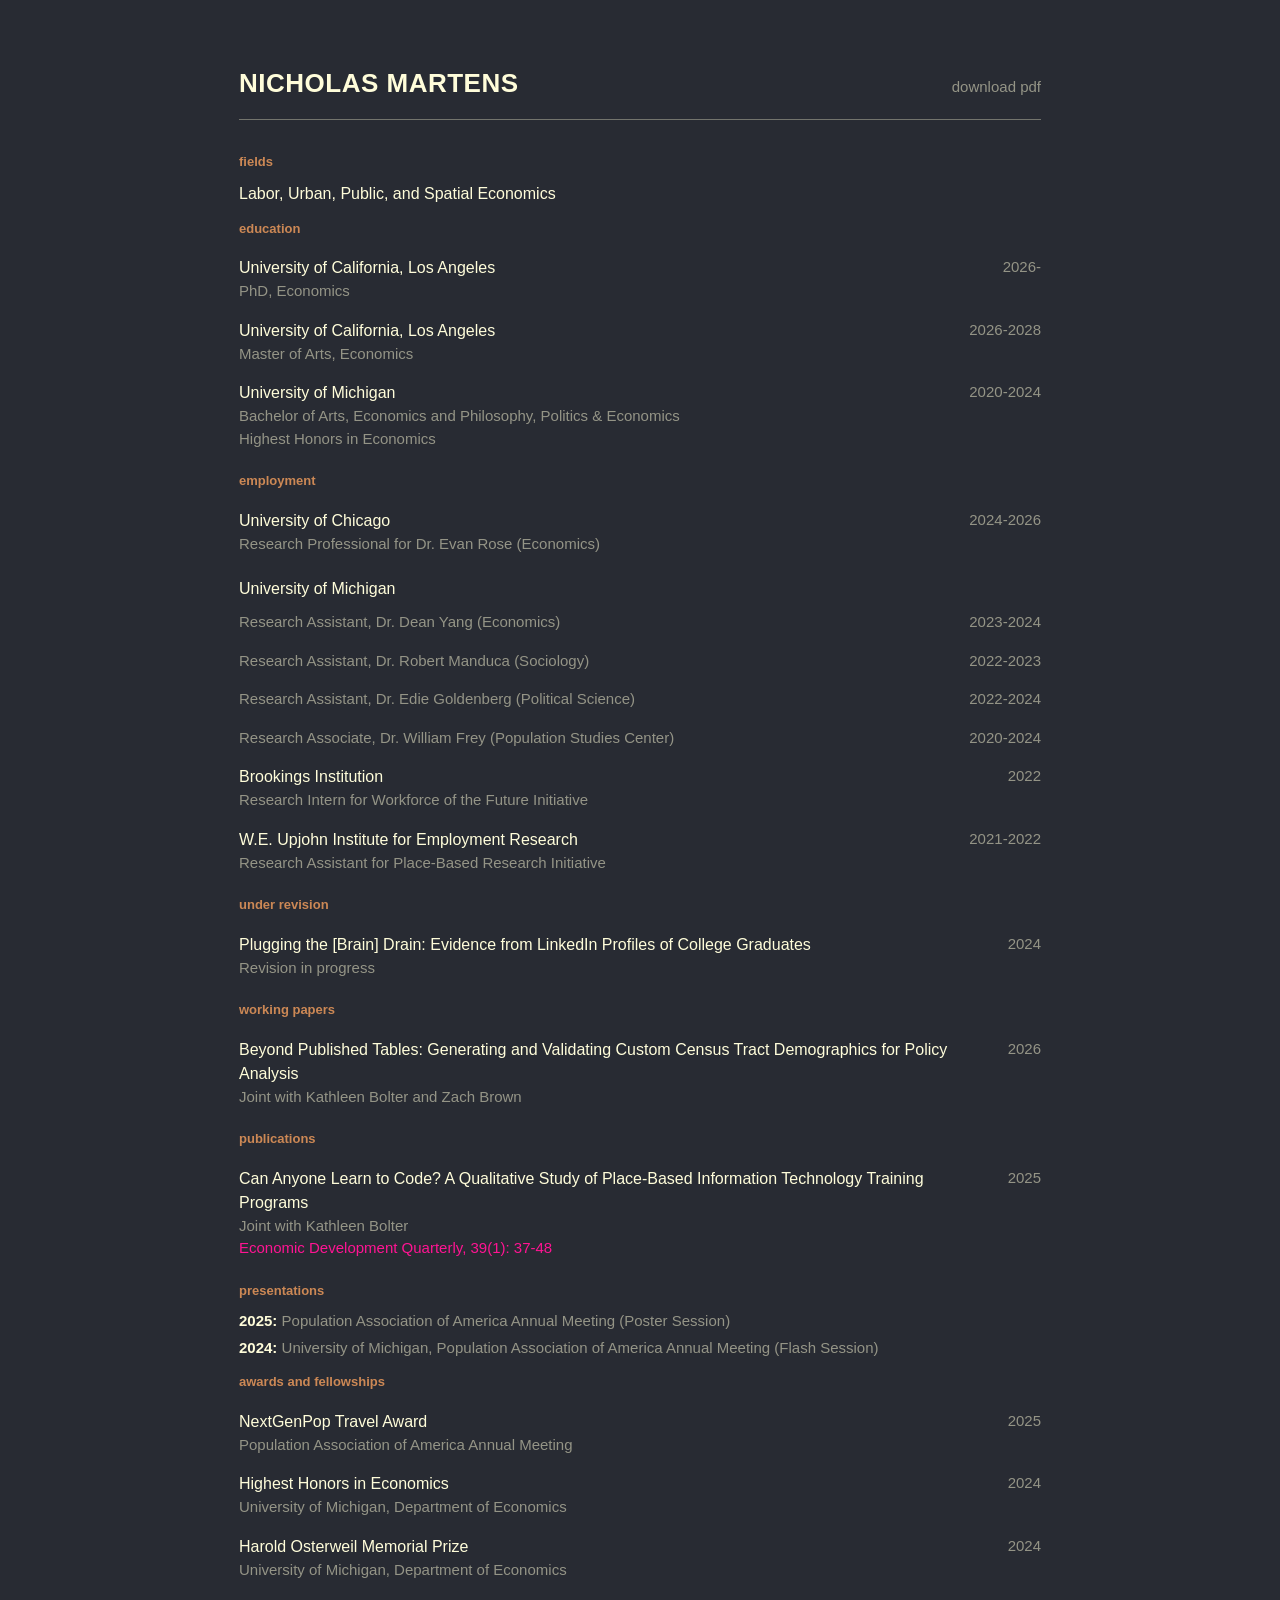
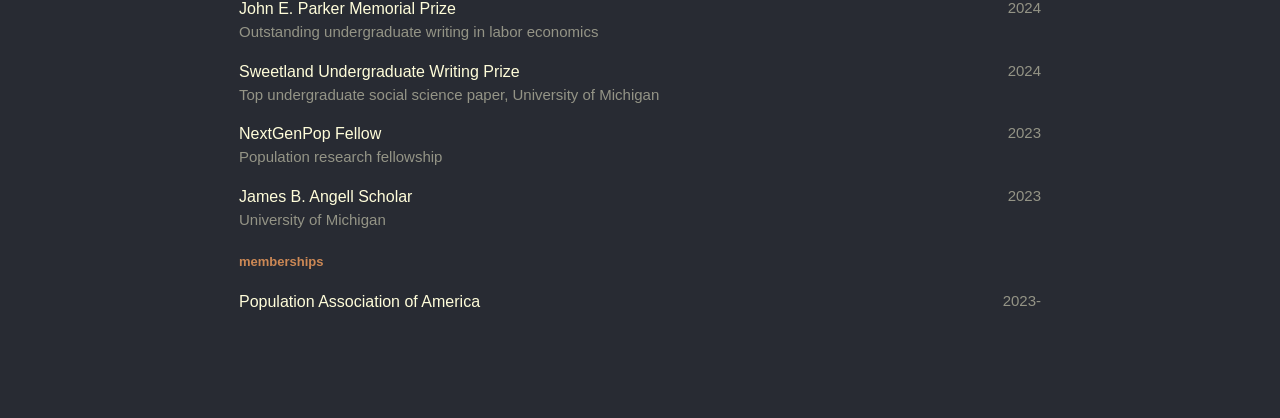
==== cv.html @ dcaa25a9 "Built site for gh-pages" ====
<!DOCTYPE html>
<html xmlns="http://www.w3.org/1999/xhtml" lang="en" xml:lang="en"><head>

<meta charset="utf-8">
<meta name="generator" content="quarto-1.9.38">

<meta name="viewport" content="width=device-width, initial-scale=1.0, user-scalable=yes">


<title>cv – Nicholas Martens</title>
<style>
/* Default styles provided by pandoc.
** See https://pandoc.org/MANUAL.html#variables-for-html for config info.
*/
code{white-space: pre-wrap;}
span.smallcaps{font-variant: small-caps;}
div.columns{display: flex; gap: min(4vw, 1.5em);}
div.column{flex: auto; overflow-x: auto;}
div.hanging-indent{margin-left: 1.5em; text-indent: -1.5em;}
ul.task-list{list-style: none;}
ul.task-list li input[type="checkbox"] {
  width: 0.8em;
  margin: 0 0.8em 0.2em -1em; /* quarto-specific, see https://github.com/quarto-dev/quarto-cli/issues/4556 */ 
  vertical-align: middle;
}
.display.math{display: block; text-align: center; margin: 0.5rem auto;}
</style>


<script src="site_libs/clipboard/clipboard.min.js"></script>
<script src="site_libs/quarto-html/tabby.min.js"></script>
<script src="site_libs/quarto-html/popper.min.js"></script>
<script src="site_libs/quarto-html/tippy.umd.min.js"></script>
<script src="site_libs/quarto-html/anchor.min.js"></script>
<link href="site_libs/quarto-html/tippy.css" rel="stylesheet">
<link href="site_libs/quarto-html/light-border.css" rel="stylesheet">
<link href="site_libs/quarto-html/quarto-syntax-highlighting-f8b45d2e6062d3f0773618a8522056e4.css" rel="stylesheet" id="quarto-text-highlighting-styles">


<link rel="stylesheet" href="styles.css">
</head>

<body>





<div class="header-row">
<a class="site-name" href="index.html">NICHOLAS MARTENS</a>
<nav class="top-nav">
<a href="files/Resume.pdf">download pdf</a>
</nav>
</div>
<hr class="header-rule">
<section>
<p class="section-label">
fields
</p>
<p class="status-line">
Labor, Urban, Public, and Spatial Economics
</p>
</section>
<section>
<p class="section-label">
education
</p>
<div class="entry-row">
<div class="entry-left">
<span class="entry-title">University of California, Los Angeles</span><span class="entry-subtitle">PhD, Economics</span>
</div>
<span class="entry-date">2026-</span>
</div>
<div class="entry-row">
<div class="entry-left">
<span class="entry-title">University of California, Los Angeles</span><span class="entry-subtitle">Master of Arts, Economics</span>
</div>
<span class="entry-date">2026-2028</span>
</div>
<div class="entry-row">
<div class="entry-left">
<span class="entry-title">University of Michigan</span><span class="entry-subtitle">Bachelor of Arts, Economics and Philosophy, Politics &amp; Economics</span><span class="entry-subtitle">Highest Honors in Economics</span>
</div>
<span class="entry-date">2020-2024</span>
</div>
</section>
<section>
<p class="section-label">
employment
</p>
<div class="entry-row">
<div class="entry-left">
<span class="entry-title">University of Chicago</span><span class="entry-subtitle">Research Professional for Dr.&nbsp;Evan Rose (Economics)</span>
</div>
<span class="entry-date">2024-2026</span>
</div>
<p class="group-header">
University of Michigan
</p>
<div class="entry-row">
<div class="entry-left">
<span class="entry-subtitle">Research Assistant, Dr.&nbsp;Dean Yang (Economics)</span>
</div>
<span class="entry-date">2023-2024</span>
</div>
<div class="entry-row">
<div class="entry-left">
<span class="entry-subtitle">Research Assistant, Dr.&nbsp;Robert Manduca (Sociology)</span>
</div>
<span class="entry-date">2022-2023</span>
</div>
<div class="entry-row">
<div class="entry-left">
<span class="entry-subtitle">Research Assistant, Dr.&nbsp;Edie Goldenberg (Political Science)</span>
</div>
<span class="entry-date">2022-2024</span>
</div>
<div class="entry-row">
<div class="entry-left">
<span class="entry-subtitle">Research Associate, Dr.&nbsp;William Frey (Population Studies Center)</span>
</div>
<span class="entry-date">2020-2024</span>
</div>
<div class="entry-row">
<div class="entry-left">
<span class="entry-title">Brookings Institution</span><span class="entry-subtitle">Research Intern for Workforce of the Future Initiative</span>
</div>
<span class="entry-date">2022</span>
</div>
<div class="entry-row">
<div class="entry-left">
<span class="entry-title">W.E. Upjohn Institute for Employment Research</span><span class="entry-subtitle">Research Assistant for Place-Based Research Initiative</span>
</div>
<span class="entry-date">2021-2022</span>
</div>
</section>
<section>
<p class="section-label">
under revision
</p>
<div class="entry-row">
<div class="entry-left">
<a class="entry-title" href="files/paper.pdf">Plugging the [Brain] Drain: Evidence from LinkedIn Profiles of College Graduates</a><span class="entry-subtitle">Revision in progress</span>
</div>
<span class="entry-date">2024</span>
</div>
</section>
<section>
<p class="section-label">
working papers
</p>
<div class="entry-row">
<div class="entry-left">
<span class="entry-title">Beyond Published Tables: Generating and Validating Custom Census Tract Demographics for Policy Analysis</span><span class="entry-subtitle">Joint with Kathleen Bolter and Zach Brown</span>
</div>
<span class="entry-date">2026</span>
</div>
</section>
<section>
<p class="section-label">
publications
</p>
<div class="entry-row">
<div class="entry-left">
<a class="entry-title" href="https://doi.org/10.1177/08912424241276845">Can Anyone Learn to Code? A Qualitative Study of Place-Based Information Technology Training Programs</a><span class="entry-subtitle">Joint with Kathleen Bolter</span><span class="entry-subtitle accent-link">Economic Development Quarterly, 39(1): 37-48</span>
</div>
<span class="entry-date">2025</span>
</div>
</section>
<section>
<p class="section-label">
presentations
</p>
<p class="presentation-line">
<span class="year-bold">2025:</span> Population Association of America Annual Meeting (Poster Session)
</p>
<p class="presentation-line">
<span class="year-bold">2024:</span> University of Michigan, Population Association of America Annual Meeting (Flash Session)
</p>
</section>
<section>
<p class="section-label">
awards and fellowships
</p>
<div class="entry-row">
<div class="entry-left">
<span class="entry-title">NextGenPop Travel Award</span><span class="entry-subtitle">Population Association of America Annual Meeting</span>
</div>
<span class="entry-date">2025</span>
</div>
<div class="entry-row">
<div class="entry-left">
<span class="entry-title">Highest Honors in Economics</span><span class="entry-subtitle">University of Michigan, Department of Economics</span>
</div>
<span class="entry-date">2024</span>
</div>
<div class="entry-row">
<div class="entry-left">
<span class="entry-title">Harold Osterweil Memorial Prize</span><span class="entry-subtitle">University of Michigan, Department of Economics</span>
</div>
<span class="entry-date">2024</span>
</div>
<div class="entry-row">
<div class="entry-left">
<span class="entry-title">John E. Parker Memorial Prize</span><span class="entry-subtitle">Outstanding undergraduate writing in labor economics</span>
</div>
<span class="entry-date">2024</span>
</div>
<div class="entry-row">
<div class="entry-left">
<span class="entry-title">Sweetland Undergraduate Writing Prize</span><span class="entry-subtitle">Top undergraduate social science paper, University of Michigan</span>
</div>
<span class="entry-date">2024</span>
</div>
<div class="entry-row">
<div class="entry-left">
<span class="entry-title">NextGenPop Fellow</span><span class="entry-subtitle">Population research fellowship</span>
</div>
<span class="entry-date">2023</span>
</div>
<div class="entry-row">
<div class="entry-left">
<span class="entry-title">James B. Angell Scholar</span><span class="entry-subtitle">University of Michigan</span>
</div>
<span class="entry-date">2023</span>
</div>
</section>
<section>
<p class="section-label">
memberships
</p>
<div class="entry-row">
<div class="entry-left">
<span class="entry-title">Population Association of America</span>
</div>
<span class="entry-date">2023-</span>
</div>
</section>


<script id="quarto-html-after-body" type="application/javascript">
  window.document.addEventListener("DOMContentLoaded", function (event) {
    const tabsets =  window.document.querySelectorAll(".panel-tabset-tabby")
    tabsets.forEach(function(tabset) {
      const tabby = new Tabby('#' + tabset.id);
    });
    const icon = "";
    const anchorJS = new window.AnchorJS();
    anchorJS.options = {
      placement: 'right',
      icon: icon
    };
    anchorJS.add('.anchored');
    const isCodeAnnotation = (el) => {
      for (const clz of el.classList) {
        if (clz.startsWith('code-annotation-')) {                     
          return true;
        }
      }
      return false;
    }
    const onCopySuccess = function(e) {
      // button target
      const button = e.trigger;
      // don't keep focus
      button.blur();
      // flash "checked"
      button.classList.add('code-copy-button-checked');
      var currentTitle = button.getAttribute("title");
      button.setAttribute("title", "Copied!");
      let tooltip;
      if (window.bootstrap) {
        button.setAttribute("data-bs-toggle", "tooltip");
        button.setAttribute("data-bs-placement", "left");
        button.setAttribute("data-bs-title", "Copied!");
        tooltip = new bootstrap.Tooltip(button, 
          { trigger: "manual", 
            customClass: "code-copy-button-tooltip",
            offset: [0, -8]});
        tooltip.show();    
      }
      setTimeout(function() {
        if (tooltip) {
          tooltip.hide();
          button.removeAttribute("data-bs-title");
          button.removeAttribute("data-bs-toggle");
          button.removeAttribute("data-bs-placement");
        }
        button.setAttribute("title", currentTitle);
        button.classList.remove('code-copy-button-checked');
      }, 1000);
      // clear code selection
      e.clearSelection();
    }
    const getTextToCopy = function(trigger) {
      const outerScaffold = trigger.parentElement.cloneNode(true);
      const codeEl = outerScaffold.querySelector('code');
      for (const childEl of codeEl.children) {
        if (isCodeAnnotation(childEl)) {
          childEl.remove();
        }
      }
      return codeEl.innerText;
    }
    const clipboard = new window.ClipboardJS('.code-copy-button:not([data-in-quarto-modal])', {
      text: getTextToCopy
    });
    clipboard.on('success', onCopySuccess);
    if (window.document.getElementById('quarto-embedded-source-code-modal')) {
      const clipboardModal = new window.ClipboardJS('.code-copy-button[data-in-quarto-modal]', {
        text: getTextToCopy,
        container: window.document.getElementById('quarto-embedded-source-code-modal')
      });
      clipboardModal.on('success', onCopySuccess);
    }
      var localhostRegex = new RegExp(/^(?:http|https):\/\/localhost\:?[0-9]*\//);
      var mailtoRegex = new RegExp(/^mailto:/);
        var filterRegex = new RegExp("https:\/\/martensn\.github\.io\/");
      var isInternal = (href) => {
          return filterRegex.test(href) || localhostRegex.test(href) || mailtoRegex.test(href);
      }
      // Inspect non-navigation links and adorn them if external
     var links = window.document.querySelectorAll('a[href]:not(.nav-link):not(.navbar-brand):not(.toc-action):not(.sidebar-link):not(.sidebar-item-toggle):not(.pagination-link):not(.no-external):not([aria-hidden]):not(.dropdown-item):not(.quarto-navigation-tool):not(.about-link)');
      for (var i=0; i<links.length; i++) {
        const link = links[i];
        if (!isInternal(link.href)) {
          // undo the damage that might have been done by quarto-nav.js in the case of
          // links that we want to consider external
          if (link.dataset.originalHref !== undefined) {
            link.href = link.dataset.originalHref;
          }
        }
      }
    function tippyHover(el, contentFn, onTriggerFn, onUntriggerFn) {
      const config = {
        allowHTML: true,
        maxWidth: 500,
        delay: 100,
        arrow: false,
        appendTo: function(el) {
            return el.parentElement;
        },
        interactive: true,
        interactiveBorder: 10,
        theme: 'light-border',
        placement: 'bottom-start',
      };
      if (contentFn) {
        config.content = contentFn;
      }
      if (onTriggerFn) {
        config.onTrigger = onTriggerFn;
      }
      if (onUntriggerFn) {
        config.onUntrigger = onUntriggerFn;
      }
      window.tippy(el, config); 
    }
    const noterefs = window.document.querySelectorAll('a[role="doc-noteref"]');
    for (var i=0; i<noterefs.length; i++) {
      const ref = noterefs[i];
      tippyHover(ref, function() {
        // use id or data attribute instead here
        let href = ref.getAttribute('data-footnote-href') || ref.getAttribute('href');
        try { href = new URL(href).hash; } catch {}
        const id = href.replace(/^#\/?/, "");
        const note = window.document.getElementById(id);
        if (note) {
          return note.innerHTML;
        } else {
          return "";
        }
      });
    }
    const xrefs = window.document.querySelectorAll('a.quarto-xref');
    const processXRef = (id, note) => {
      // Strip column container classes
      const stripColumnClz = (el) => {
        el.classList.remove("page-full", "page-columns");
        if (el.children) {
          for (const child of el.children) {
            stripColumnClz(child);
          }
        }
      }
      stripColumnClz(note)
      if (id === null || id.startsWith('sec-')) {
        // Special case sections, only their first couple elements
        const container = document.createElement("div");
        if (note.children && note.children.length > 2) {
          container.appendChild(note.children[0].cloneNode(true));
          for (let i = 1; i < note.children.length; i++) {
            const child = note.children[i];
            if (child.tagName === "P" && child.innerText === "") {
              continue;
            } else {
              container.appendChild(child.cloneNode(true));
              break;
            }
          }
          if (window.Quarto?.typesetMath) {
            window.Quarto.typesetMath(container);
          }
          return container.innerHTML
        } else {
          if (window.Quarto?.typesetMath) {
            window.Quarto.typesetMath(note);
          }
          return note.innerHTML;
        }
      } else {
        // Remove any anchor links if they are present
        const anchorLink = note.querySelector('a.anchorjs-link');
        if (anchorLink) {
          anchorLink.remove();
        }
        if (window.Quarto?.typesetMath) {
          window.Quarto.typesetMath(note);
        }
        if (note.classList.contains("callout")) {
          return note.outerHTML;
        } else {
          return note.innerHTML;
        }
      }
    }
    for (var i=0; i<xrefs.length; i++) {
      const xref = xrefs[i];
      tippyHover(xref, undefined, function(instance) {
        instance.disable();
        let url = xref.getAttribute('href');
        let hash = undefined; 
        if (url.startsWith('#')) {
          hash = url;
        } else {
          try { hash = new URL(url).hash; } catch {}
        }
        if (hash) {
          const id = hash.replace(/^#\/?/, "");
          const note = window.document.getElementById(id);
          if (note !== null) {
            try {
              const html = processXRef(id, note.cloneNode(true));
              instance.setContent(html);
            } finally {
              instance.enable();
              instance.show();
            }
          } else {
            // See if we can fetch this
            fetch(url.split('#')[0])
            .then(res => res.text())
            .then(html => {
              const parser = new DOMParser();
              const htmlDoc = parser.parseFromString(html, "text/html");
              const note = htmlDoc.getElementById(id);
              if (note !== null) {
                const html = processXRef(id, note);
                instance.setContent(html);
              } 
            }).finally(() => {
              instance.enable();
              instance.show();
            });
          }
        } else {
          // See if we can fetch a full url (with no hash to target)
          // This is a special case and we should probably do some content thinning / targeting
          fetch(url)
          .then(res => res.text())
          .then(html => {
            const parser = new DOMParser();
            const htmlDoc = parser.parseFromString(html, "text/html");
            const note = htmlDoc.querySelector('main.content');
            if (note !== null) {
              // This should only happen for chapter cross references
              // (since there is no id in the URL)
              // remove the first header
              if (note.children.length > 0 && note.children[0].tagName === "HEADER") {
                note.children[0].remove();
              }
              const html = processXRef(null, note);
              instance.setContent(html);
            } 
          }).finally(() => {
            instance.enable();
            instance.show();
          });
        }
      }, function(instance) {
      });
    }
        let selectedAnnoteEl;
        const selectorForAnnotation = ( cell, annotation) => {
          let cellAttr = 'data-code-cell="' + cell + '"';
          let lineAttr = 'data-code-annotation="' +  annotation + '"';
          const selector = 'span[' + cellAttr + '][' + lineAttr + ']';
          return selector;
        }
        const selectCodeLines = (annoteEl) => {
          const doc = window.document;
          const targetCell = annoteEl.getAttribute("data-target-cell");
          const targetAnnotation = annoteEl.getAttribute("data-target-annotation");
          const annoteSpan = window.document.querySelector(selectorForAnnotation(targetCell, targetAnnotation));
          const lines = annoteSpan.getAttribute("data-code-lines").split(",");
          const lineIds = lines.map((line) => {
            return targetCell + "-" + line;
          })
          let top = null;
          let height = null;
          let parent = null;
          if (lineIds.length > 0) {
              //compute the position of the single el (top and bottom and make a div)
              const el = window.document.getElementById(lineIds[0]);
              top = el.offsetTop;
              height = el.offsetHeight;
              parent = el.parentElement.parentElement;
            if (lineIds.length > 1) {
              const lastEl = window.document.getElementById(lineIds[lineIds.length - 1]);
              const bottom = lastEl.offsetTop + lastEl.offsetHeight;
              height = bottom - top;
            }
            if (top !== null && height !== null && parent !== null) {
              // cook up a div (if necessary) and position it 
              let div = window.document.getElementById("code-annotation-line-highlight");
              if (div === null) {
                div = window.document.createElement("div");
                div.setAttribute("id", "code-annotation-line-highlight");
                div.style.position = 'absolute';
                parent.appendChild(div);
              }
              div.style.top = top - 2 + "px";
              div.style.height = height + 4 + "px";
              div.style.left = 0;
              let gutterDiv = window.document.getElementById("code-annotation-line-highlight-gutter");
              if (gutterDiv === null) {
                gutterDiv = window.document.createElement("div");
                gutterDiv.setAttribute("id", "code-annotation-line-highlight-gutter");
                gutterDiv.style.position = 'absolute';
                const codeCell = window.document.getElementById(targetCell);
                const gutter = codeCell.querySelector('.code-annotation-gutter');
                gutter.appendChild(gutterDiv);
              }
              gutterDiv.style.top = top - 2 + "px";
              gutterDiv.style.height = height + 4 + "px";
            }
            selectedAnnoteEl = annoteEl;
          }
        };
        const unselectCodeLines = () => {
          const elementsIds = ["code-annotation-line-highlight", "code-annotation-line-highlight-gutter"];
          elementsIds.forEach((elId) => {
            const div = window.document.getElementById(elId);
            if (div) {
              div.remove();
            }
          });
          selectedAnnoteEl = undefined;
        };
          // Handle positioning of the toggle
      window.addEventListener(
        "resize",
        throttle(() => {
          elRect = undefined;
          if (selectedAnnoteEl) {
            selectCodeLines(selectedAnnoteEl);
          }
        }, 10)
      );
      function throttle(fn, ms) {
      let throttle = false;
      let timer;
        return (...args) => {
          if(!throttle) { // first call gets through
              fn.apply(this, args);
              throttle = true;
          } else { // all the others get throttled
              if(timer) clearTimeout(timer); // cancel #2
              timer = setTimeout(() => {
                fn.apply(this, args);
                timer = throttle = false;
              }, ms);
          }
        };
      }
        // Attach click handler to the DT
        const annoteDls = window.document.querySelectorAll('dt[data-target-cell]');
        for (const annoteDlNode of annoteDls) {
          annoteDlNode.addEventListener('click', (event) => {
            const clickedEl = event.target;
            if (clickedEl !== selectedAnnoteEl) {
              unselectCodeLines();
              const activeEl = window.document.querySelector('dt[data-target-cell].code-annotation-active');
              if (activeEl) {
                activeEl.classList.remove('code-annotation-active');
              }
              selectCodeLines(clickedEl);
              clickedEl.classList.add('code-annotation-active');
            } else {
              // Unselect the line
              unselectCodeLines();
              clickedEl.classList.remove('code-annotation-active');
            }
          });
        }
    const findCites = (el) => {
      const parentEl = el.parentElement;
      if (parentEl) {
        const cites = parentEl.dataset.cites;
        if (cites) {
          return {
            el,
            cites: cites.split(' ')
          };
        } else {
          return findCites(el.parentElement)
        }
      } else {
        return undefined;
      }
    };
    var bibliorefs = window.document.querySelectorAll('a[role="doc-biblioref"]');
    for (var i=0; i<bibliorefs.length; i++) {
      const ref = bibliorefs[i];
      const citeInfo = findCites(ref);
      if (citeInfo) {
        tippyHover(citeInfo.el, function() {
          var popup = window.document.createElement('div');
          citeInfo.cites.forEach(function(cite) {
            var citeDiv = window.document.createElement('div');
            citeDiv.classList.add('hanging-indent');
            citeDiv.classList.add('csl-entry');
            var biblioDiv = window.document.getElementById('ref-' + cite);
            if (biblioDiv) {
              citeDiv.innerHTML = biblioDiv.innerHTML;
            }
            popup.appendChild(citeDiv);
          });
          return popup.innerHTML;
        });
      }
    }
  });
  </script>




</body></html>
---- site_libs/quarto-html/tippy.css ----
.tippy-box[data-animation=fade][data-state=hidden]{opacity:0}[data-tippy-root]{max-width:calc(100vw - 10px)}.tippy-box{position:relative;background-color:#333;color:#fff;border-radius:4px;font-size:14px;line-height:1.4;white-space:normal;outline:0;transition-property:transform,visibility,opacity}.tippy-box[data-placement^=top]>.tippy-arrow{bottom:0}.tippy-box[data-placement^=top]>.tippy-arrow:before{bottom:-7px;left:0;border-width:8px 8px 0;border-top-color:initial;transform-origin:center top}.tippy-box[data-placement^=bottom]>.tippy-arrow{top:0}.tippy-box[data-placement^=bottom]>.tippy-arrow:before{top:-7px;left:0;border-width:0 8px 8px;border-bottom-color:initial;transform-origin:center bottom}.tippy-box[data-placement^=left]>.tippy-arrow{right:0}.tippy-box[data-placement^=left]>.tippy-arrow:before{border-width:8px 0 8px 8px;border-left-color:initial;right:-7px;transform-origin:center left}.tippy-box[data-placement^=right]>.tippy-arrow{left:0}.tippy-box[data-placement^=right]>.tippy-arrow:before{left:-7px;border-width:8px 8px 8px 0;border-right-color:initial;transform-origin:center right}.tippy-box[data-inertia][data-state=visible]{transition-timing-function:cubic-bezier(.54,1.5,.38,1.11)}.tippy-arrow{width:16px;height:16px;color:#333}.tippy-arrow:before{content:"";position:absolute;border-color:transparent;border-style:solid}.tippy-content{position:relative;padding:5px 9px;z-index:1}
---- site_libs/quarto-html/light-border.css ----
.tippy-box[data-theme~=light-border]{background-color:#fff;background-clip:padding-box;border:1px solid rgba(0,8,16,.15);color:#333;box-shadow:0 4px 14px -2px rgba(0,8,16,.08)}.tippy-box[data-theme~=light-border]>.tippy-backdrop{background-color:#fff}.tippy-box[data-theme~=light-border]>.tippy-arrow:after,.tippy-box[data-theme~=light-border]>.tippy-svg-arrow:after{content:"";position:absolute;z-index:-1}.tippy-box[data-theme~=light-border]>.tippy-arrow:after{border-color:transparent;border-style:solid}.tippy-box[data-theme~=light-border][data-placement^=top]>.tippy-arrow:before{border-top-color:#fff}.tippy-box[data-theme~=light-border][data-placement^=top]>.tippy-arrow:after{border-top-color:rgba(0,8,16,.2);border-width:7px 7px 0;top:17px;left:1px}.tippy-box[data-theme~=light-border][data-placement^=top]>.tippy-svg-arrow>svg{top:16px}.tippy-box[data-theme~=light-border][data-placement^=top]>.tippy-svg-arrow:after{top:17px}.tippy-box[data-theme~=light-border][data-placement^=bottom]>.tippy-arrow:before{border-bottom-color:#fff;bottom:16px}.tippy-box[data-theme~=light-border][data-placement^=bottom]>.tippy-arrow:after{border-bottom-color:rgba(0,8,16,.2);border-width:0 7px 7px;bottom:17px;left:1px}.tippy-box[data-theme~=light-border][data-placement^=bottom]>.tippy-svg-arrow>svg{bottom:16px}.tippy-box[data-theme~=light-border][data-placement^=bottom]>.tippy-svg-arrow:after{bottom:17px}.tippy-box[data-theme~=light-border][data-placement^=left]>.tippy-arrow:before{border-left-color:#fff}.tippy-box[data-theme~=light-border][data-placement^=left]>.tippy-arrow:after{border-left-color:rgba(0,8,16,.2);border-width:7px 0 7px 7px;left:17px;top:1px}.tippy-box[data-theme~=light-border][data-placement^=left]>.tippy-svg-arrow>svg{left:11px}.tippy-box[data-theme~=light-border][data-placement^=left]>.tippy-svg-arrow:after{left:12px}.tippy-box[data-theme~=light-border][data-placement^=right]>.tippy-arrow:before{border-right-color:#fff;right:16px}.tippy-box[data-theme~=light-border][data-placement^=right]>.tippy-arrow:after{border-width:7px 7px 7px 0;right:17px;top:1px;border-right-color:rgba(0,8,16,.2)}.tippy-box[data-theme~=light-border][data-placement^=right]>.tippy-svg-arrow>svg{right:11px}.tippy-box[data-theme~=light-border][data-placement^=right]>.tippy-svg-arrow:after{right:12px}.tippy-box[data-theme~=light-border]>.tippy-svg-arrow{fill:#fff}.tippy-box[data-theme~=light-border]>.tippy-svg-arrow:after{background-image:url([data-uri]);background-size:16px 6px;width:16px;height:6px}
---- site_libs/quarto-html/quarto-syntax-highlighting-f8b45d2e6062d3f0773618a8522056e4.css ----
/* quarto syntax highlight colors */
:root {
  --quarto-hl-ot-color: #003B4F;
  --quarto-hl-at-color: #657422;
  --quarto-hl-ss-color: #20794D;
  --quarto-hl-an-color: #5E5E5E;
  --quarto-hl-fu-color: #4758AB;
  --quarto-hl-st-color: #20794D;
  --quarto-hl-cf-color: #003B4F;
  --quarto-hl-op-color: #5E5E5E;
  --quarto-hl-er-color: #AD0000;
  --quarto-hl-bn-color: #AD0000;
  --quarto-hl-al-color: #AD0000;
  --quarto-hl-va-color: #111111;
  --quarto-hl-bu-color: inherit;
  --quarto-hl-ex-color: inherit;
  --quarto-hl-pp-color: #AD0000;
  --quarto-hl-in-color: #5E5E5E;
  --quarto-hl-vs-color: #20794D;
  --quarto-hl-wa-color: #5E5E5E;
  --quarto-hl-do-color: #5E5E5E;
  --quarto-hl-im-color: #00769E;
  --quarto-hl-ch-color: #20794D;
  --quarto-hl-dt-color: #AD0000;
  --quarto-hl-fl-color: #AD0000;
  --quarto-hl-co-color: #5E5E5E;
  --quarto-hl-cv-color: #5E5E5E;
  --quarto-hl-cn-color: #8f5902;
  --quarto-hl-sc-color: #5E5E5E;
  --quarto-hl-dv-color: #AD0000;
  --quarto-hl-kw-color: #003B4F;
}

/* other quarto variables */
/* syntax highlight based on Pandoc's rules */
pre > code.sourceCode > span {
  color: #003B4F;
}

code.sourceCode > span {
  color: #003B4F;
}

div.sourceCode,
div.sourceCode pre.sourceCode {
  color: #003B4F;
}

/* Normal */
code span {
  color: #003B4F;
}

/* Alert */
code span.al {
  color: #AD0000;
  font-style: inherit;
}

/* Annotation */
code span.an {
  color: #5E5E5E;
  font-style: inherit;
}

/* Attribute */
code span.at {
  color: #657422;
  font-style: inherit;
}

/* BaseN */
code span.bn {
  color: #AD0000;
  font-style: inherit;
}

/* BuiltIn */
code span.bu {
  font-style: inherit;
}

/* ControlFlow */
code span.cf {
  color: #003B4F;
  font-weight: bold;
  font-style: inherit;
}

/* Char */
code span.ch {
  color: #20794D;
  font-style: inherit;
}

/* Constant */
code span.cn {
  color: #8f5902;
  font-style: inherit;
}

/* Comment */
code span.co {
  color: #5E5E5E;
  font-style: inherit;
}

/* CommentVar */
code span.cv {
  color: #5E5E5E;
  font-style: italic;
}

/* Documentation */
code span.do {
  color: #5E5E5E;
  font-style: italic;
}

/* DataType */
code span.dt {
  color: #AD0000;
  font-style: inherit;
}

/* DecVal */
code span.dv {
  color: #AD0000;
  font-style: inherit;
}

/* Error */
code span.er {
  color: #AD0000;
  font-style: inherit;
}

/* Extension */
code span.ex {
  font-style: inherit;
}

/* Float */
code span.fl {
  color: #AD0000;
  font-style: inherit;
}

/* Function */
code span.fu {
  color: #4758AB;
  font-style: inherit;
}

/* Import */
code span.im {
  color: #00769E;
  font-style: inherit;
}

/* Information */
code span.in {
  color: #5E5E5E;
  font-style: inherit;
}

/* Keyword */
code span.kw {
  color: #003B4F;
  font-weight: bold;
  font-style: inherit;
}

/* Operator */
code span.op {
  color: #5E5E5E;
  font-style: inherit;
}

/* Other */
code span.ot {
  color: #003B4F;
  font-style: inherit;
}

/* Preprocessor */
code span.pp {
  color: #AD0000;
  font-style: inherit;
}

/* SpecialChar */
code span.sc {
  color: #5E5E5E;
  font-style: inherit;
}

/* SpecialString */
code span.ss {
  color: #20794D;
  font-style: inherit;
}

/* String */
code span.st {
  color: #20794D;
  font-style: inherit;
}

/* Variable */
code span.va {
  color: #111111;
  font-style: inherit;
}

/* VerbatimString */
code span.vs {
  color: #20794D;
  font-style: inherit;
}

/* Warning */
code span.wa {
  color: #5E5E5E;
  font-style: italic;
}

.prevent-inlining {
  content: "</";
}

/*# sourceMappingURL=0333580a774c24d6d75155b224d0b47b.css.map */
---- styles.css ----
:root {
  --bg: #282b33;
  --text: #fffdda;
  --muted-50: rgba(255, 253, 218, 0.5);
  --muted-45: rgba(255, 253, 218, 0.45);
  --muted-35: rgba(255, 253, 218, 0.35);
  --accent-orange: #cc8855;
  --accent-pink: #ff1493;
}

* {
  box-sizing: border-box;
}

html, body {
  background-color: var(--bg);
  color: var(--text);
  font-family: "Helvetica Neue", Helvetica, Arial, sans-serif;
  font-weight: 300;
  margin: 0;
  padding: 0;
}

body {
  max-width: 850px;
  margin: 0 auto;
  padding: 64px 24px 96px;
  line-height: 1.5;
}

a {
  color: var(--text);
  text-decoration: none;
}
a:hover {
  text-decoration: underline;
}

/* header */
.header-row {
  display: flex;
  justify-content: space-between;
  align-items: baseline;
  flex-wrap: wrap;
  gap: 12px;
}
.site-name {
  font-size: 26px;
  font-weight: 700;
  letter-spacing: 0.5px;
}
.top-nav {
  display: flex;
  gap: 20px;
  font-size: 15px;
  color: var(--muted-50);
}
.top-nav a {
  color: var(--muted-50);
}
.header-rule {
  border: none;
  border-top: 1px solid var(--muted-35);
  margin: 16px 0 32px;
}

/* status / intro lines */
.status-line {
  margin: 2px 0;
  font-size: 16px;
}
.fields-line {
  margin: 2px 0;
  font-size: 15px;
  color: var(--muted-50);
}

/* sections */
.section {
  margin-top: 36px;
}
.section-label {
  color: var(--accent-orange);
  font-weight: 700;
  font-size: 13px;
  margin-bottom: 10px;
}

/* paper rows (landing page) */
.paper-row {
  font-size: 17px;
  padding: 6px 0;
}
.paper-title {
  font-weight: 400;
  color: var(--text);
}
.paper-row .meta {
  color: var(--muted-50);
  font-size: 14px;
}
.paper-row .meta a {
  color: var(--muted-50);
}
.accent-link {
  color: var(--accent-pink) !important;
}

/* vitae entry rows */
.entry-row {
  display: flex;
  justify-content: space-between;
  align-items: flex-start;
  gap: 16px;
  padding: 8px 0;
}
.entry-left {
  display: flex;
  flex-direction: column;
}
.entry-title {
  font-size: 16px;
  color: var(--text);
}
.entry-subtitle {
  font-size: 15px;
  color: var(--muted-50);
}
.entry-date {
  font-size: 15px;
  color: var(--muted-50);
  white-space: nowrap;
}
.group-header {
  font-size: 16px;
  color: var(--text);
  margin: 14px 0 2px;
}

/* presentations (bold year, comma-delimited venues) */
.presentation-line {
  font-size: 15px;
  margin: 4px 0;
  color: var(--muted-50);
}
.year-bold {
  color: var(--text);
  font-weight: 700;
}

@media (max-width: 600px) {
  body {
    padding: 40px 16px 64px;
  }
  .site-name {
    font-size: 20px;
  }
  .entry-row {
    flex-direction: column;
  }
  .entry-date {
    margin-top: 2px;
  }
}
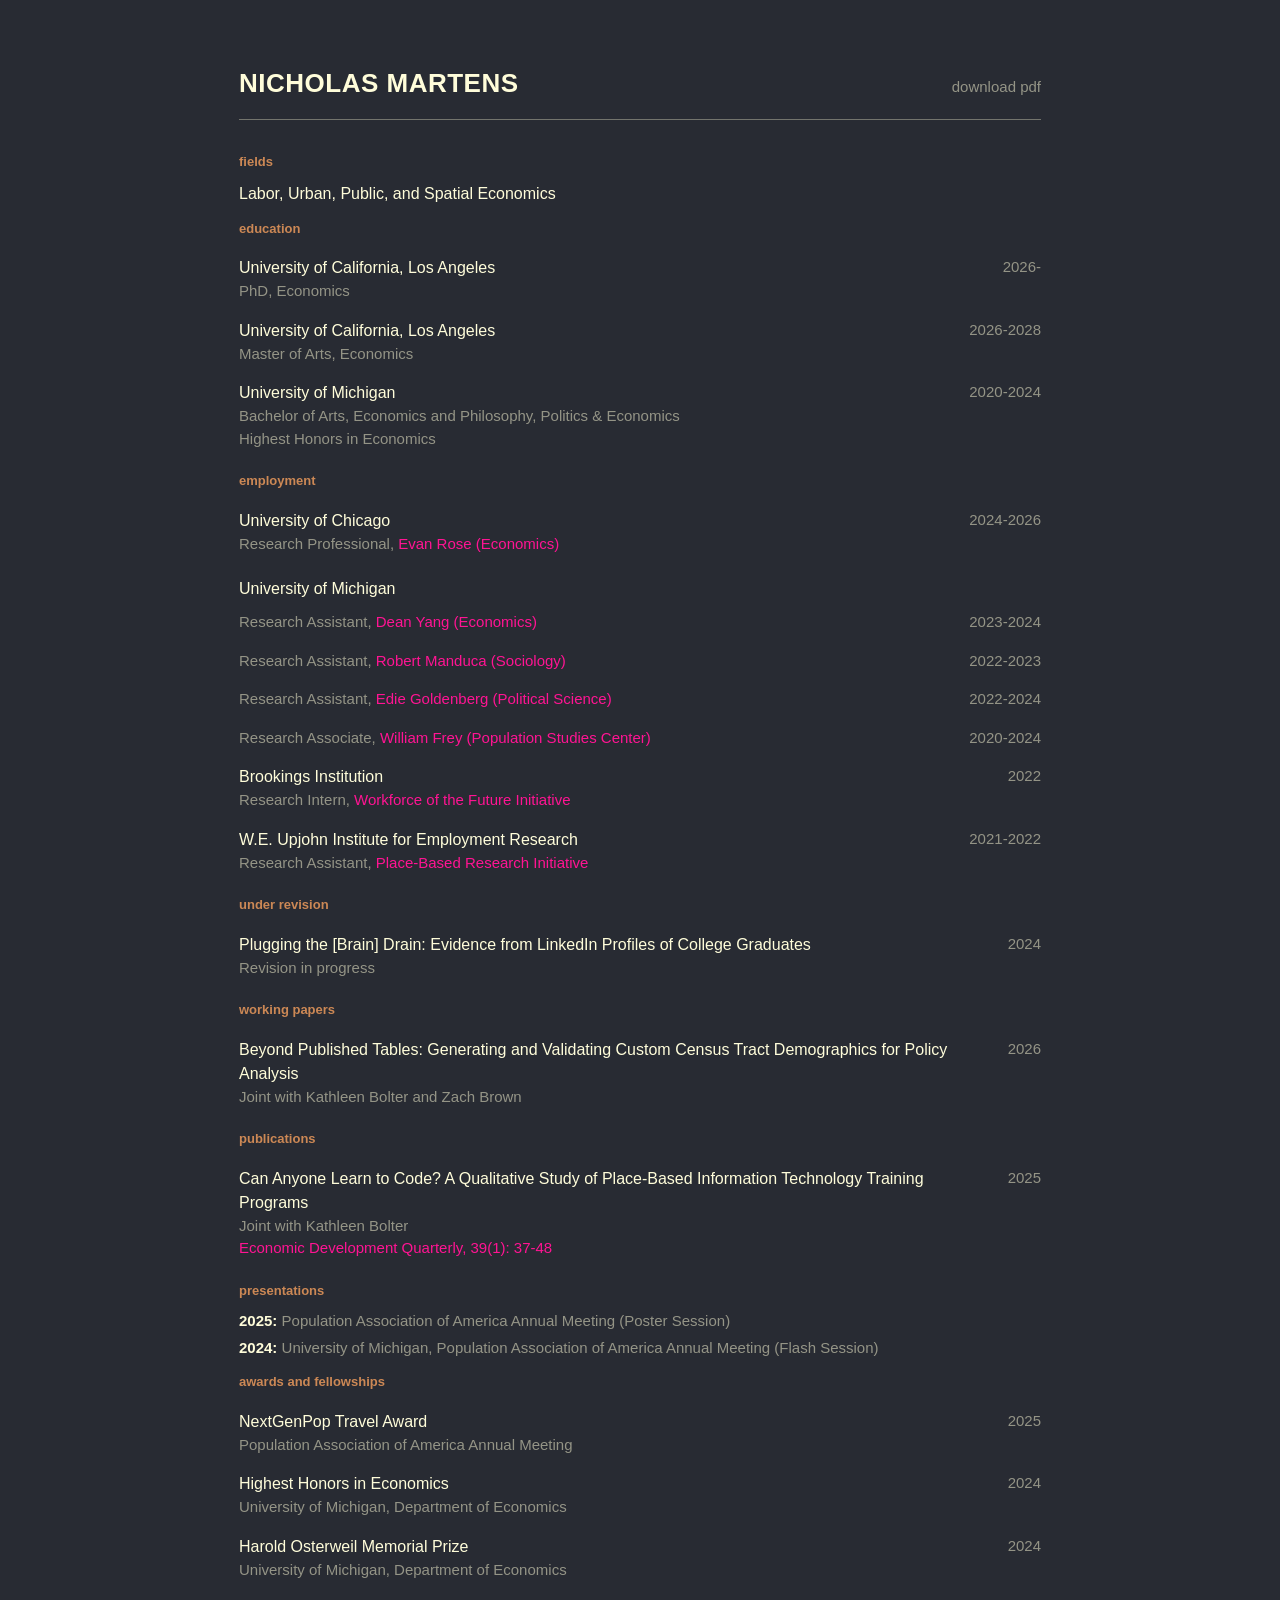
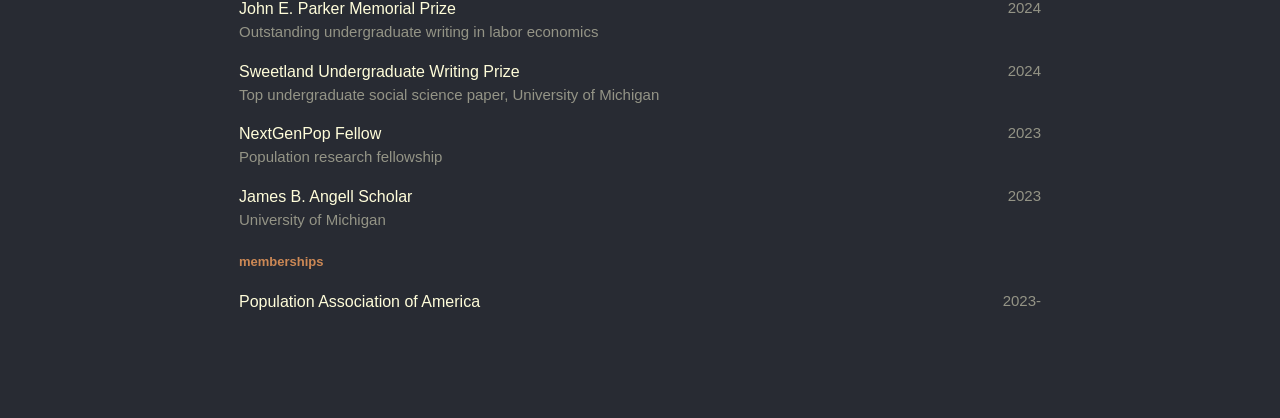
==== commit 0b3e862a: "Built site for gh-pages" ====
--- a/cv.html
+++ b/cv.html
@@ -90,7 +90,7 @@
 </p>
 <div class="entry-row">
 <div class="entry-left">
-<span class="entry-title">University of Chicago</span><span class="entry-subtitle">Research Professional for Dr.&nbsp;Evan Rose (Economics)</span>
+<span class="entry-title">University of Chicago</span><span class="entry-subtitle">Research Professional, <a class="accent-link" href="https://ekrose.github.io">Evan Rose (Economics)</a></span>
 </div>
 <span class="entry-date">2024-2026</span>
 </div>
@@ -99,37 +99,37 @@
 </p>
 <div class="entry-row">
 <div class="entry-left">
-<span class="entry-subtitle">Research Assistant, Dr.&nbsp;Dean Yang (Economics)</span>
+<span class="entry-subtitle">Research Assistant, <a class="accent-link" href="https://deanyang-econ.github.io/deanyang/">Dean Yang (Economics)</a></span>
 </div>
 <span class="entry-date">2023-2024</span>
 </div>
 <div class="entry-row">
 <div class="entry-left">
-<span class="entry-subtitle">Research Assistant, Dr.&nbsp;Robert Manduca (Sociology)</span>
+<span class="entry-subtitle">Research Assistant, <a class="accent-link" href="https://robertmanduca.com">Robert Manduca (Sociology)</a></span>
 </div>
 <span class="entry-date">2022-2023</span>
 </div>
 <div class="entry-row">
 <div class="entry-left">
-<span class="entry-subtitle">Research Assistant, Dr.&nbsp;Edie Goldenberg (Political Science)</span>
+<span class="entry-subtitle">Research Assistant, <a class="accent-link" href="https://fordschool.umich.edu/faculty/edie-goldenberg">Edie Goldenberg (Political Science)</a></span>
 </div>
 <span class="entry-date">2022-2024</span>
 </div>
 <div class="entry-row">
 <div class="entry-left">
-<span class="entry-subtitle">Research Associate, Dr.&nbsp;William Frey (Population Studies Center)</span>
+<span class="entry-subtitle">Research Associate, <a class="accent-link" href="https://ssdan.net">William Frey (Population Studies Center)</a></span>
 </div>
 <span class="entry-date">2020-2024</span>
 </div>
 <div class="entry-row">
 <div class="entry-left">
-<span class="entry-title">Brookings Institution</span><span class="entry-subtitle">Research Intern for Workforce of the Future Initiative</span>
+<span class="entry-title">Brookings Institution</span><span class="entry-subtitle">Research Intern, <a class="accent-link" href="https://www.brookings.edu/collection/workforce-of-the-future-initiative-2/">Workforce of the Future Initiative</a></span>
 </div>
 <span class="entry-date">2022</span>
 </div>
 <div class="entry-row">
 <div class="entry-left">
-<span class="entry-title">W.E. Upjohn Institute for Employment Research</span><span class="entry-subtitle">Research Assistant for Place-Based Research Initiative</span>
+<span class="entry-title">W.E. Upjohn Institute for Employment Research</span><span class="entry-subtitle">Research Assistant, <a class="accent-link" href="https://www.upjohn.org/mri/policies-for-place">Place-Based Research Initiative</a></span>
 </div>
 <span class="entry-date">2021-2022</span>
 </div>
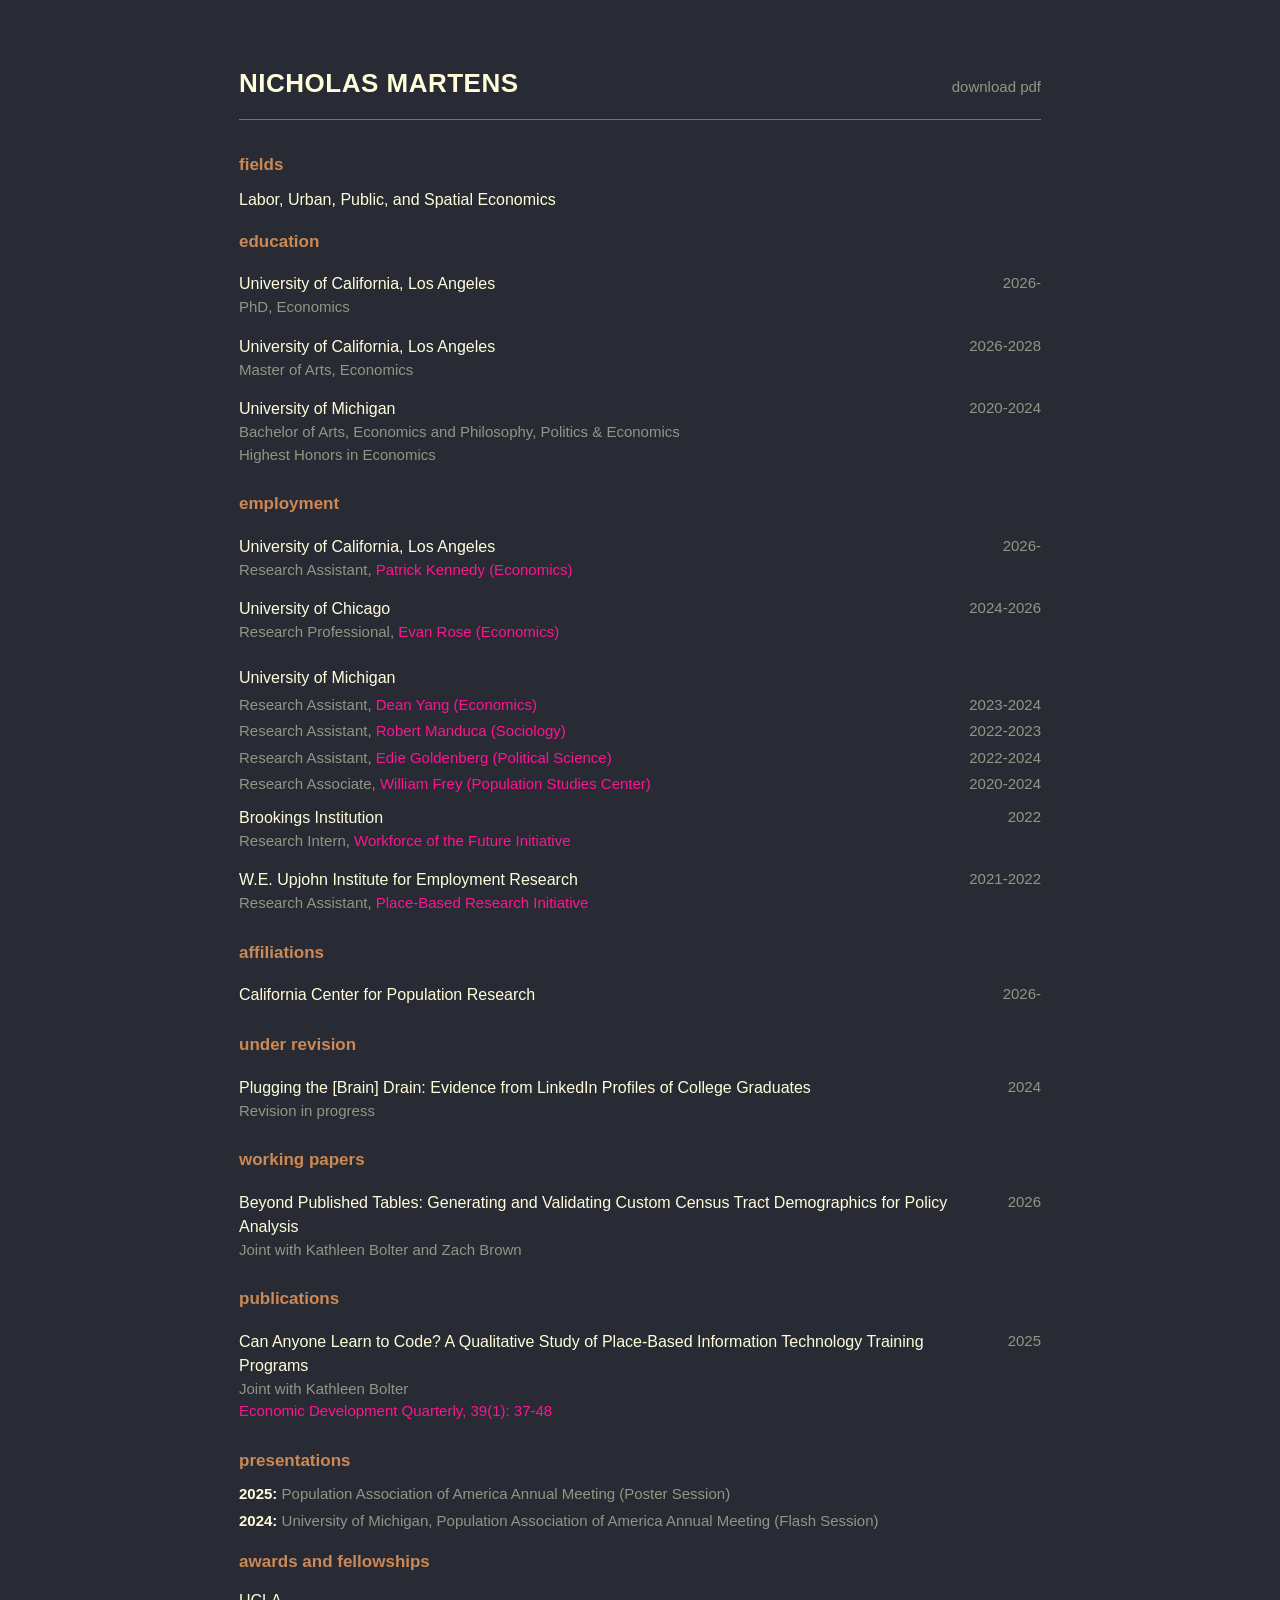
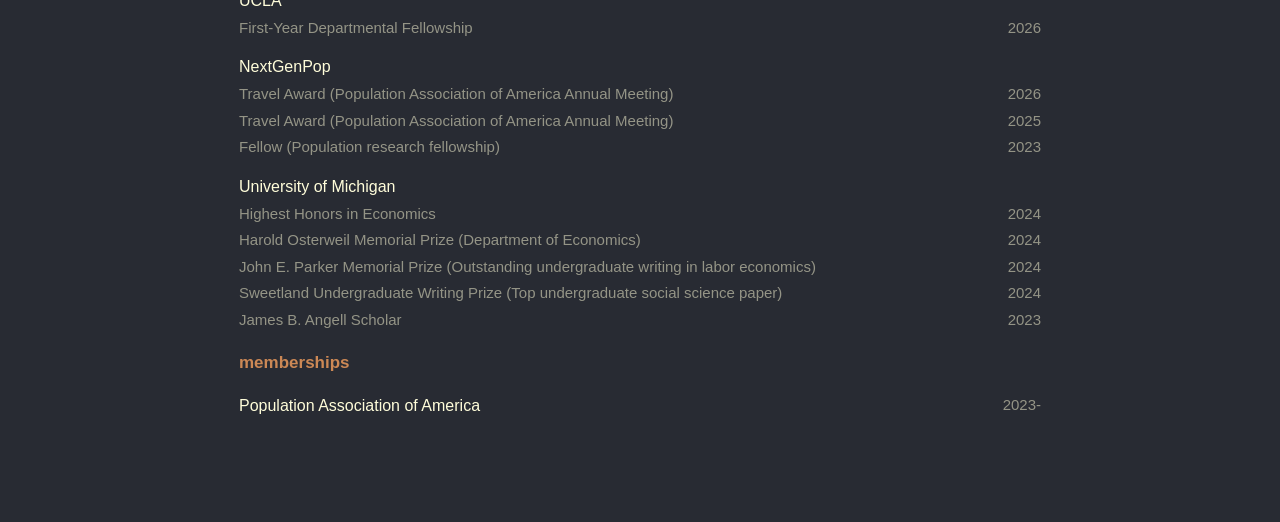
==== commit a2b7edbc: "Built site for gh-pages" ====
--- a/cv.html
+++ b/cv.html
@@ -90,6 +90,12 @@
 </p>
 <div class="entry-row">
 <div class="entry-left">
+<span class="entry-title">University of California, Los Angeles</span><span class="entry-subtitle">Research Assistant, <a class="accent-link" href="https://sites.google.com/view/patrick-kennedy/home">Patrick Kennedy (Economics)</a></span>
+</div>
+<span class="entry-date">2026-</span>
+</div>
+<div class="entry-row">
+<div class="entry-left">
 <span class="entry-title">University of Chicago</span><span class="entry-subtitle">Research Professional, <a class="accent-link" href="https://ekrose.github.io">Evan Rose (Economics)</a></span>
 </div>
 <span class="entry-date">2024-2026</span>
@@ -97,25 +103,25 @@
 <p class="group-header">
 University of Michigan
 </p>
-<div class="entry-row">
+<div class="entry-row compact">
 <div class="entry-left">
 <span class="entry-subtitle">Research Assistant, <a class="accent-link" href="https://deanyang-econ.github.io/deanyang/">Dean Yang (Economics)</a></span>
 </div>
 <span class="entry-date">2023-2024</span>
 </div>
-<div class="entry-row">
+<div class="entry-row compact">
 <div class="entry-left">
 <span class="entry-subtitle">Research Assistant, <a class="accent-link" href="https://robertmanduca.com">Robert Manduca (Sociology)</a></span>
 </div>
 <span class="entry-date">2022-2023</span>
 </div>
-<div class="entry-row">
+<div class="entry-row compact">
 <div class="entry-left">
 <span class="entry-subtitle">Research Assistant, <a class="accent-link" href="https://fordschool.umich.edu/faculty/edie-goldenberg">Edie Goldenberg (Political Science)</a></span>
 </div>
 <span class="entry-date">2022-2024</span>
 </div>
-<div class="entry-row">
+<div class="entry-row compact">
 <div class="entry-left">
 <span class="entry-subtitle">Research Associate, <a class="accent-link" href="https://ssdan.net">William Frey (Population Studies Center)</a></span>
 </div>
@@ -132,6 +138,17 @@
 <span class="entry-title">W.E. Upjohn Institute for Employment Research</span><span class="entry-subtitle">Research Assistant, <a class="accent-link" href="https://www.upjohn.org/mri/policies-for-place">Place-Based Research Initiative</a></span>
 </div>
 <span class="entry-date">2021-2022</span>
+</div>
+</section>
+<section>
+<p class="section-label">
+affiliations
+</p>
+<div class="entry-row">
+<div class="entry-left">
+<span class="entry-title">California Center for Population Research</span>
+</div>
+<span class="entry-date">2026-</span>
 </div>
 </section>
 <section>
@@ -182,45 +199,66 @@
 <p class="section-label">
 awards and fellowships
 </p>
-<div class="entry-row">
-<div class="entry-left">
-<span class="entry-title">NextGenPop Travel Award</span><span class="entry-subtitle">Population Association of America Annual Meeting</span>
+<p class="group-header">
+UCLA
+</p>
+<div class="entry-row compact">
+<div class="entry-left">
+<span class="entry-subtitle">First-Year Departmental Fellowship</span>
+</div>
+<span class="entry-date">2026</span>
+</div>
+<p class="group-header">
+NextGenPop
+</p>
+<div class="entry-row compact">
+<div class="entry-left">
+<span class="entry-subtitle">Travel Award (Population Association of America Annual Meeting)</span>
+</div>
+<span class="entry-date">2026</span>
+</div>
+<div class="entry-row compact">
+<div class="entry-left">
+<span class="entry-subtitle">Travel Award (Population Association of America Annual Meeting)</span>
 </div>
 <span class="entry-date">2025</span>
 </div>
-<div class="entry-row">
-<div class="entry-left">
-<span class="entry-title">Highest Honors in Economics</span><span class="entry-subtitle">University of Michigan, Department of Economics</span>
+<div class="entry-row compact">
+<div class="entry-left">
+<span class="entry-subtitle">Fellow (Population research fellowship)</span>
+</div>
+<span class="entry-date">2023</span>
+</div>
+<p class="group-header">
+University of Michigan
+</p>
+<div class="entry-row compact">
+<div class="entry-left">
+<span class="entry-subtitle">Highest Honors in Economics</span>
 </div>
 <span class="entry-date">2024</span>
 </div>
-<div class="entry-row">
-<div class="entry-left">
-<span class="entry-title">Harold Osterweil Memorial Prize</span><span class="entry-subtitle">University of Michigan, Department of Economics</span>
+<div class="entry-row compact">
+<div class="entry-left">
+<span class="entry-subtitle">Harold Osterweil Memorial Prize (Department of Economics)</span>
 </div>
 <span class="entry-date">2024</span>
 </div>
-<div class="entry-row">
-<div class="entry-left">
-<span class="entry-title">John E. Parker Memorial Prize</span><span class="entry-subtitle">Outstanding undergraduate writing in labor economics</span>
+<div class="entry-row compact">
+<div class="entry-left">
+<span class="entry-subtitle">John E. Parker Memorial Prize (Outstanding undergraduate writing in labor economics)</span>
 </div>
 <span class="entry-date">2024</span>
 </div>
-<div class="entry-row">
-<div class="entry-left">
-<span class="entry-title">Sweetland Undergraduate Writing Prize</span><span class="entry-subtitle">Top undergraduate social science paper, University of Michigan</span>
+<div class="entry-row compact">
+<div class="entry-left">
+<span class="entry-subtitle">Sweetland Undergraduate Writing Prize (Top undergraduate social science paper)</span>
 </div>
 <span class="entry-date">2024</span>
 </div>
-<div class="entry-row">
-<div class="entry-left">
-<span class="entry-title">NextGenPop Fellow</span><span class="entry-subtitle">Population research fellowship</span>
-</div>
-<span class="entry-date">2023</span>
-</div>
-<div class="entry-row">
-<div class="entry-left">
-<span class="entry-title">James B. Angell Scholar</span><span class="entry-subtitle">University of Michigan</span>
+<div class="entry-row compact">
+<div class="entry-left">
+<span class="entry-subtitle">James B. Angell Scholar</span>
 </div>
 <span class="entry-date">2023</span>
 </div>
--- a/styles.css
+++ b/styles.css
@@ -82,7 +82,7 @@
 .section-label {
   color: var(--accent-orange);
   font-weight: 700;
-  font-size: 13px;
+  font-size: 17px;
   margin-bottom: 10px;
 }
 
@@ -113,6 +113,9 @@
   align-items: flex-start;
   gap: 16px;
   padding: 8px 0;
+}
+.entry-row.compact {
+  padding: 2px 0;
 }
 .entry-left {
   display: flex;
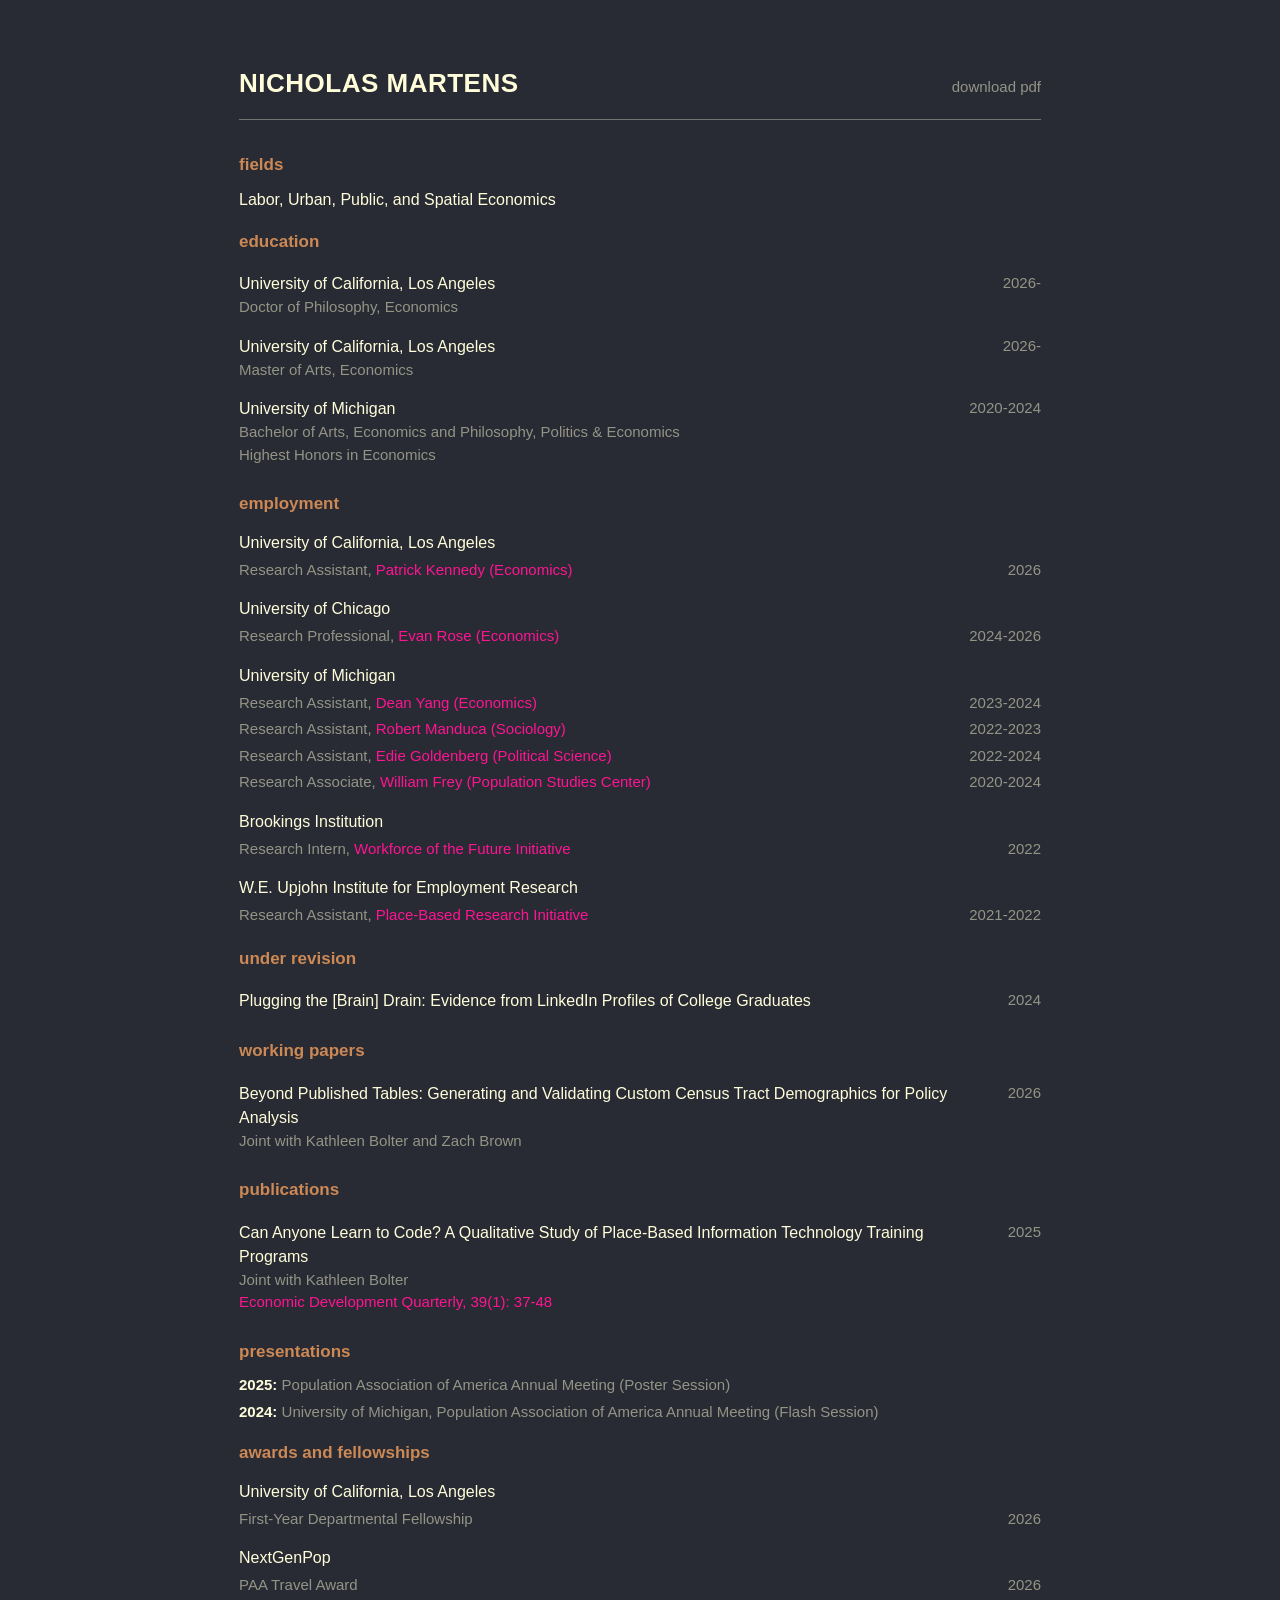
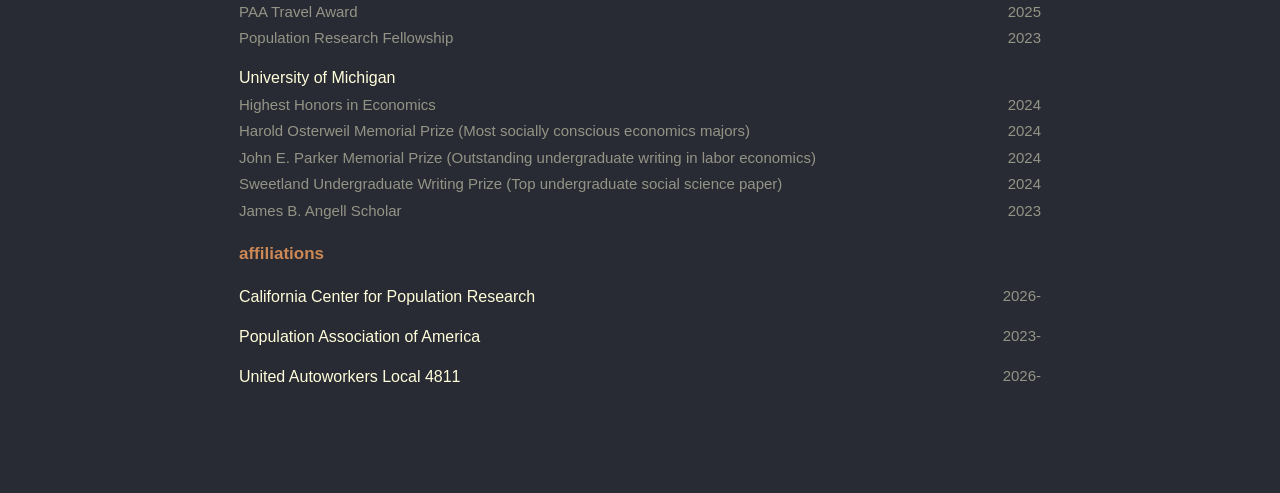
==== commit 22873b6c: "Built site for gh-pages" ====
--- a/cv.html
+++ b/cv.html
@@ -67,7 +67,7 @@
 </p>
 <div class="entry-row">
 <div class="entry-left">
-<span class="entry-title">University of California, Los Angeles</span><span class="entry-subtitle">PhD, Economics</span>
+<span class="entry-title">University of California, Los Angeles</span><span class="entry-subtitle">Doctor of Philosophy, Economics</span>
 </div>
 <span class="entry-date">2026-</span>
 </div>
@@ -75,7 +75,7 @@
 <div class="entry-left">
 <span class="entry-title">University of California, Los Angeles</span><span class="entry-subtitle">Master of Arts, Economics</span>
 </div>
-<span class="entry-date">2026-2028</span>
+<span class="entry-date">2026-</span>
 </div>
 <div class="entry-row">
 <div class="entry-left">
@@ -88,15 +88,21 @@
 <p class="section-label">
 employment
 </p>
-<div class="entry-row">
-<div class="entry-left">
-<span class="entry-title">University of California, Los Angeles</span><span class="entry-subtitle">Research Assistant, <a class="accent-link" href="https://sites.google.com/view/patrick-kennedy/home">Patrick Kennedy (Economics)</a></span>
-</div>
-<span class="entry-date">2026-</span>
-</div>
-<div class="entry-row">
-<div class="entry-left">
-<span class="entry-title">University of Chicago</span><span class="entry-subtitle">Research Professional, <a class="accent-link" href="https://ekrose.github.io">Evan Rose (Economics)</a></span>
+<p class="group-header">
+University of California, Los Angeles
+</p>
+<div class="entry-row compact">
+<div class="entry-left">
+<span class="entry-subtitle">Research Assistant, <a class="accent-link" href="https://sites.google.com/view/patrick-kennedy/home">Patrick Kennedy (Economics)</a></span>
+</div>
+<span class="entry-date">2026</span>
+</div>
+<p class="group-header">
+University of Chicago
+</p>
+<div class="entry-row compact">
+<div class="entry-left">
+<span class="entry-subtitle">Research Professional, <a class="accent-link" href="https://ekrose.github.io">Evan Rose (Economics)</a></span>
 </div>
 <span class="entry-date">2024-2026</span>
 </div>
@@ -127,37 +133,32 @@
 </div>
 <span class="entry-date">2020-2024</span>
 </div>
-<div class="entry-row">
-<div class="entry-left">
-<span class="entry-title">Brookings Institution</span><span class="entry-subtitle">Research Intern, <a class="accent-link" href="https://www.brookings.edu/collection/workforce-of-the-future-initiative-2/">Workforce of the Future Initiative</a></span>
+<p class="group-header">
+Brookings Institution
+</p>
+<div class="entry-row compact">
+<div class="entry-left">
+<span class="entry-subtitle">Research Intern, <a class="accent-link" href="https://www.brookings.edu/collection/workforce-of-the-future-initiative-2/">Workforce of the Future Initiative</a></span>
 </div>
 <span class="entry-date">2022</span>
 </div>
-<div class="entry-row">
-<div class="entry-left">
-<span class="entry-title">W.E. Upjohn Institute for Employment Research</span><span class="entry-subtitle">Research Assistant, <a class="accent-link" href="https://www.upjohn.org/mri/policies-for-place">Place-Based Research Initiative</a></span>
+<p class="group-header">
+W.E. Upjohn Institute for Employment Research
+</p>
+<div class="entry-row compact">
+<div class="entry-left">
+<span class="entry-subtitle">Research Assistant, <a class="accent-link" href="https://www.upjohn.org/mri/policies-for-place">Place-Based Research Initiative</a></span>
 </div>
 <span class="entry-date">2021-2022</span>
 </div>
 </section>
 <section>
 <p class="section-label">
-affiliations
-</p>
-<div class="entry-row">
-<div class="entry-left">
-<span class="entry-title">California Center for Population Research</span>
-</div>
-<span class="entry-date">2026-</span>
-</div>
-</section>
-<section>
-<p class="section-label">
 under revision
 </p>
 <div class="entry-row">
 <div class="entry-left">
-<a class="entry-title" href="files/paper.pdf">Plugging the [Brain] Drain: Evidence from LinkedIn Profiles of College Graduates</a><span class="entry-subtitle">Revision in progress</span>
+<a class="entry-title" href="files/paper.pdf">Plugging the [Brain] Drain: Evidence from LinkedIn Profiles of College Graduates</a>
 </div>
 <span class="entry-date">2024</span>
 </div>
@@ -200,7 +201,7 @@
 awards and fellowships
 </p>
 <p class="group-header">
-UCLA
+University of California, Los Angeles
 </p>
 <div class="entry-row compact">
 <div class="entry-left">
@@ -213,19 +214,19 @@
 </p>
 <div class="entry-row compact">
 <div class="entry-left">
-<span class="entry-subtitle">Travel Award (Population Association of America Annual Meeting)</span>
+<span class="entry-subtitle">PAA Travel Award</span>
 </div>
 <span class="entry-date">2026</span>
 </div>
 <div class="entry-row compact">
 <div class="entry-left">
-<span class="entry-subtitle">Travel Award (Population Association of America Annual Meeting)</span>
+<span class="entry-subtitle">PAA Travel Award</span>
 </div>
 <span class="entry-date">2025</span>
 </div>
 <div class="entry-row compact">
 <div class="entry-left">
-<span class="entry-subtitle">Fellow (Population research fellowship)</span>
+<span class="entry-subtitle">Population Research Fellowship</span>
 </div>
 <span class="entry-date">2023</span>
 </div>
@@ -240,7 +241,7 @@
 </div>
 <div class="entry-row compact">
 <div class="entry-left">
-<span class="entry-subtitle">Harold Osterweil Memorial Prize (Department of Economics)</span>
+<span class="entry-subtitle">Harold Osterweil Memorial Prize (Most socially conscious economics majors)</span>
 </div>
 <span class="entry-date">2024</span>
 </div>
@@ -265,13 +266,25 @@
 </section>
 <section>
 <p class="section-label">
-memberships
-</p>
+affiliations
+</p>
+<div class="entry-row">
+<div class="entry-left">
+<span class="entry-title">California Center for Population Research</span>
+</div>
+<span class="entry-date">2026-</span>
+</div>
 <div class="entry-row">
 <div class="entry-left">
 <span class="entry-title">Population Association of America</span>
 </div>
 <span class="entry-date">2023-</span>
+</div>
+<div class="entry-row">
+<div class="entry-left">
+<span class="entry-title">United Autoworkers Local 4811</span>
+</div>
+<span class="entry-date">2026-</span>
 </div>
 </section>
 
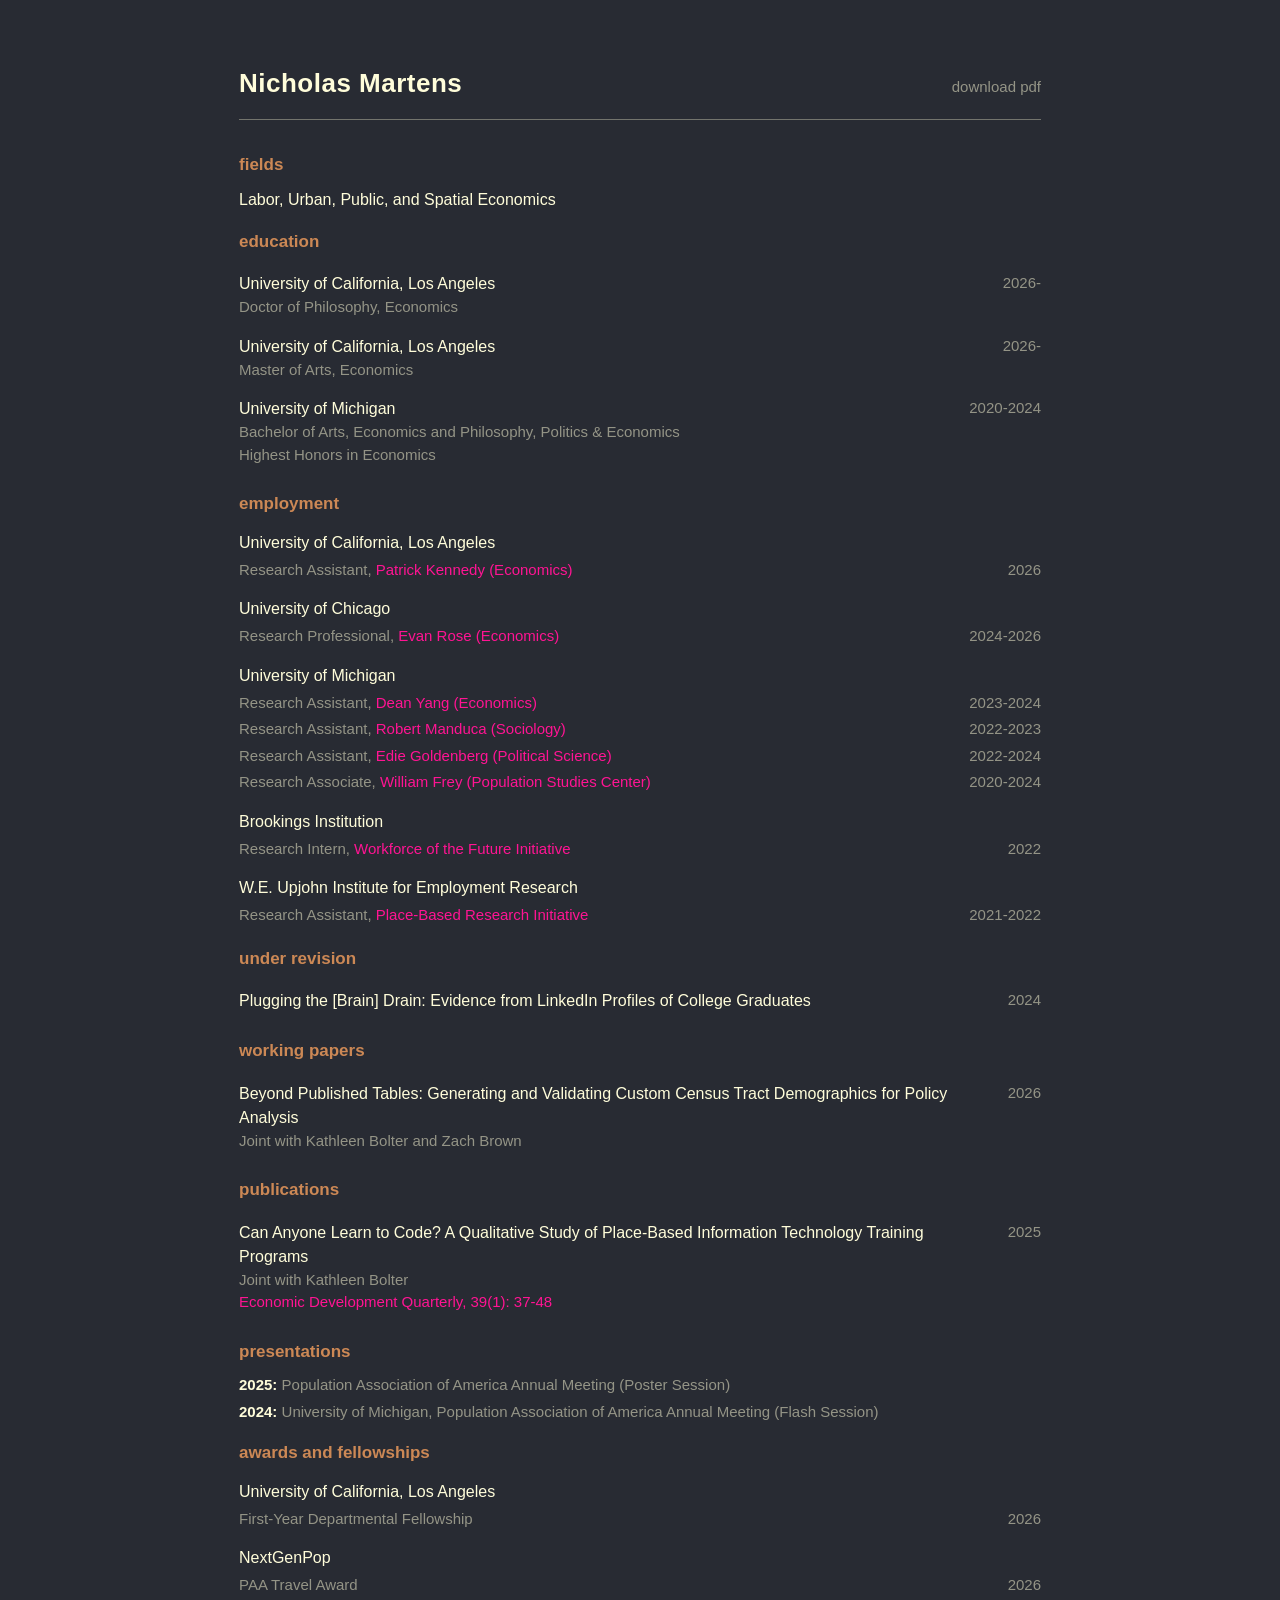
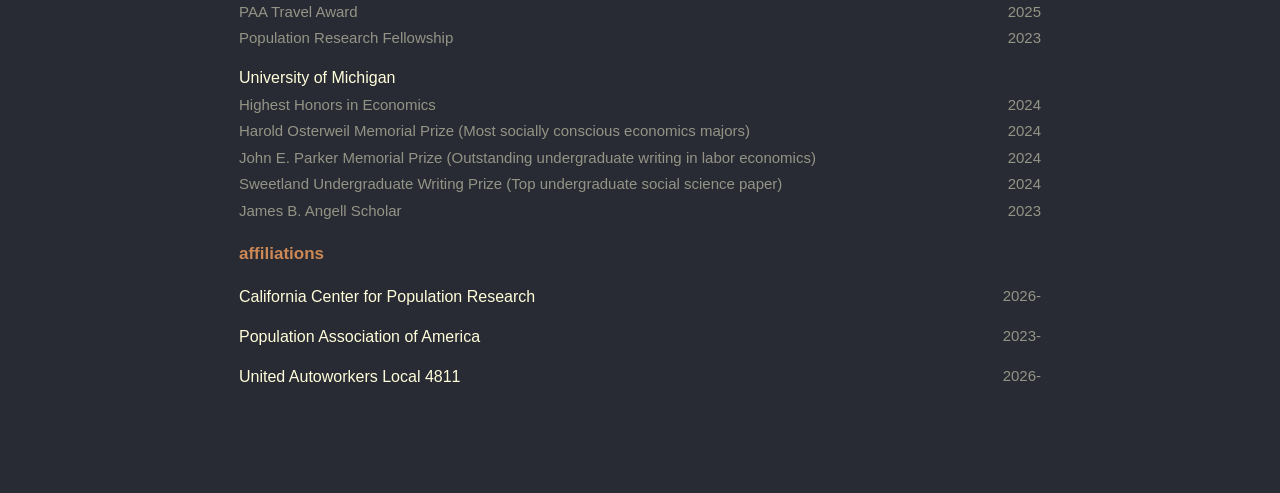
==== commit c26d7ea8: "Built site for gh-pages" ====
--- a/cv.html
+++ b/cv.html
@@ -47,7 +47,7 @@
 
 
 <div class="header-row">
-<a class="site-name" href="index.html">NICHOLAS MARTENS</a>
+<a class="site-name" href="index.html">Nicholas Martens</a>
 <nav class="top-nav">
 <a href="files/Resume.pdf">download pdf</a>
 </nav>
--- a/styles.css
+++ b/styles.css
@@ -31,9 +31,21 @@
 a {
   color: var(--text);
   text-decoration: none;
+  transition: opacity 0.2s, color 0.2s;
 }
 a:hover {
-  text-decoration: underline;
+  animation: scintillate 1.5s linear infinite;
+}
+
+@keyframes scintillate {
+  0% { color: rgb(255, 107, 107); }
+  15% { color: rgb(255, 217, 61); }
+  30% { color: rgb(107, 203, 119); }
+  45% { color: rgb(77, 150, 255); }
+  60% { color: rgb(155, 89, 182); }
+  75% { color: rgb(255, 20, 147); }
+  90% { color: rgb(255, 140, 0); }
+  100% { color: rgb(255, 107, 107); }
 }
 
 /* header */
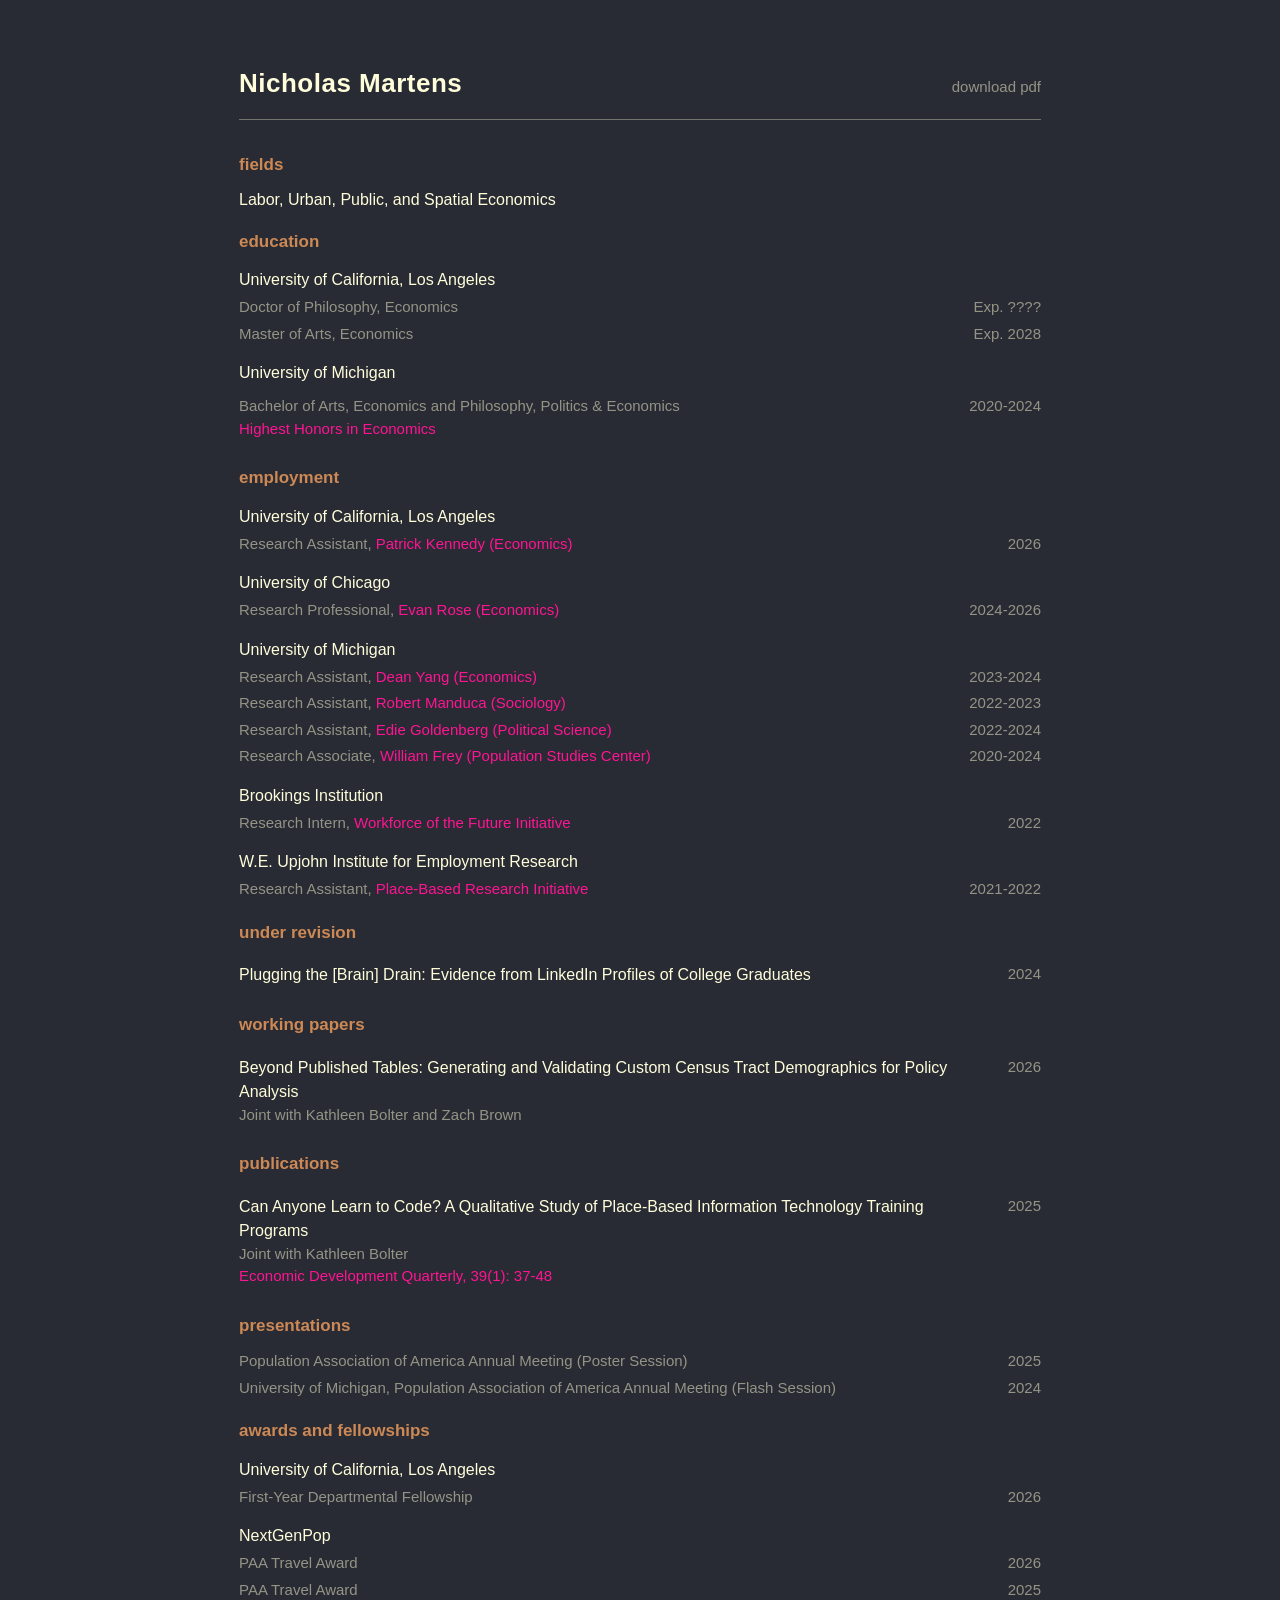
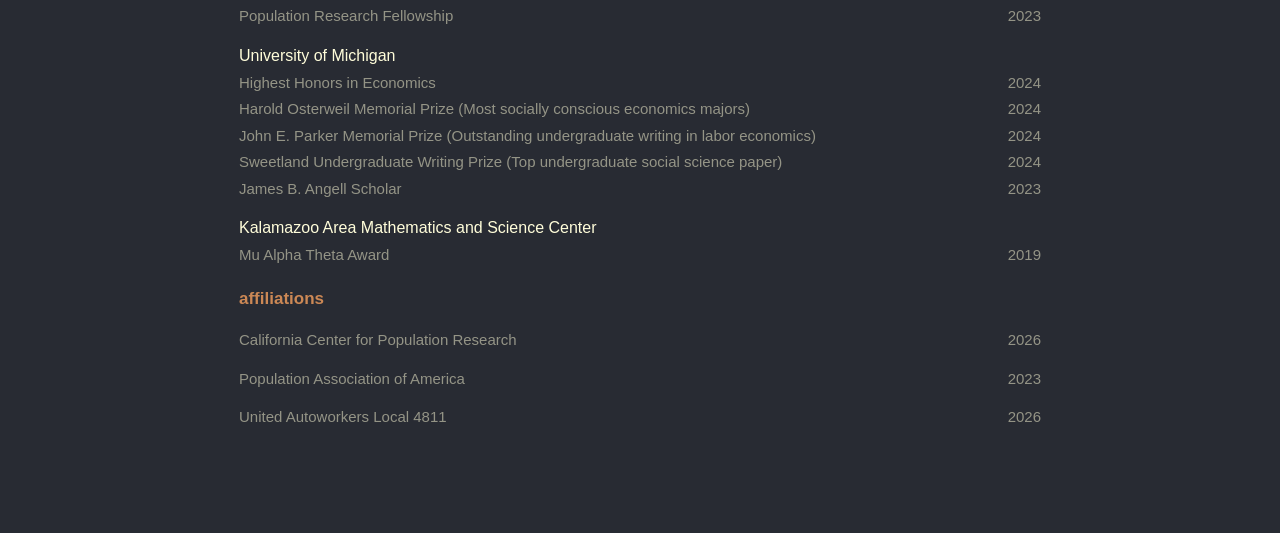
==== commit 70502864: "Built site for gh-pages" ====
--- a/cv.html
+++ b/cv.html
@@ -65,226 +65,247 @@
 <p class="section-label">
 education
 </p>
+<p class="group-header">
+University of California, Los Angeles
+</p>
+<div class="entry-row compact">
+<div class="entry-left">
+<span class="entry-subtitle">Doctor of Philosophy, Economics</span>
+</div>
+<span class="entry-date">Exp. ????</span>
+</div>
+<div class="entry-row compact">
+<div class="entry-left">
+<span class="entry-subtitle">Master of Arts, Economics</span>
+</div>
+<span class="entry-date">Exp. 2028</span>
+</div>
+<p class="group-header">
+University of Michigan
+</p>
 <div class="entry-row">
 <div class="entry-left">
-<span class="entry-title">University of California, Los Angeles</span><span class="entry-subtitle">Doctor of Philosophy, Economics</span>
-</div>
-<span class="entry-date">2026-</span>
-</div>
+<span class="entry-subtitle">Bachelor of Arts, Economics and Philosophy, Politics &amp; Economics</span><span class="entry-subtitle accent-link">Highest Honors in Economics</span>
+</div>
+<span class="entry-date">2020-2024</span>
+</div>
+</section>
+<section>
+<p class="section-label">
+employment
+</p>
+<p class="group-header">
+University of California, Los Angeles
+</p>
+<div class="entry-row compact">
+<div class="entry-left">
+<span class="entry-subtitle">Research Assistant, <a class="accent-link" href="https://sites.google.com/view/patrick-kennedy/home">Patrick Kennedy (Economics)</a></span>
+</div>
+<span class="entry-date">2026</span>
+</div>
+<p class="group-header">
+University of Chicago
+</p>
+<div class="entry-row compact">
+<div class="entry-left">
+<span class="entry-subtitle">Research Professional, <a class="accent-link" href="https://ekrose.github.io">Evan Rose (Economics)</a></span>
+</div>
+<span class="entry-date">2024-2026</span>
+</div>
+<p class="group-header">
+University of Michigan
+</p>
+<div class="entry-row compact">
+<div class="entry-left">
+<span class="entry-subtitle">Research Assistant, <a class="accent-link" href="https://deanyang-econ.github.io/deanyang/">Dean Yang (Economics)</a></span>
+</div>
+<span class="entry-date">2023-2024</span>
+</div>
+<div class="entry-row compact">
+<div class="entry-left">
+<span class="entry-subtitle">Research Assistant, <a class="accent-link" href="https://robertmanduca.com">Robert Manduca (Sociology)</a></span>
+</div>
+<span class="entry-date">2022-2023</span>
+</div>
+<div class="entry-row compact">
+<div class="entry-left">
+<span class="entry-subtitle">Research Assistant, <a class="accent-link" href="https://fordschool.umich.edu/faculty/edie-goldenberg">Edie Goldenberg (Political Science)</a></span>
+</div>
+<span class="entry-date">2022-2024</span>
+</div>
+<div class="entry-row compact">
+<div class="entry-left">
+<span class="entry-subtitle">Research Associate, <a class="accent-link" href="https://ssdan.net">William Frey (Population Studies Center)</a></span>
+</div>
+<span class="entry-date">2020-2024</span>
+</div>
+<p class="group-header">
+Brookings Institution
+</p>
+<div class="entry-row compact">
+<div class="entry-left">
+<span class="entry-subtitle">Research Intern, <a class="accent-link" href="https://www.brookings.edu/collection/workforce-of-the-future-initiative-2/">Workforce of the Future Initiative</a></span>
+</div>
+<span class="entry-date">2022</span>
+</div>
+<p class="group-header">
+W.E. Upjohn Institute for Employment Research
+</p>
+<div class="entry-row compact">
+<div class="entry-left">
+<span class="entry-subtitle">Research Assistant, <a class="accent-link" href="https://www.upjohn.org/mri/policies-for-place">Place-Based Research Initiative</a></span>
+</div>
+<span class="entry-date">2021-2022</span>
+</div>
+</section>
+<section>
+<p class="section-label">
+under revision
+</p>
 <div class="entry-row">
 <div class="entry-left">
-<span class="entry-title">University of California, Los Angeles</span><span class="entry-subtitle">Master of Arts, Economics</span>
-</div>
-<span class="entry-date">2026-</span>
-</div>
+<a class="entry-title" href="files/paper.pdf">Plugging the [Brain] Drain: Evidence from LinkedIn Profiles of College Graduates</a>
+</div>
+<span class="entry-date">2024</span>
+</div>
+</section>
+<section>
+<p class="section-label">
+working papers
+</p>
 <div class="entry-row">
 <div class="entry-left">
-<span class="entry-title">University of Michigan</span><span class="entry-subtitle">Bachelor of Arts, Economics and Philosophy, Politics &amp; Economics</span><span class="entry-subtitle">Highest Honors in Economics</span>
-</div>
-<span class="entry-date">2020-2024</span>
-</div>
-</section>
-<section>
-<p class="section-label">
-employment
+<span class="entry-title">Beyond Published Tables: Generating and Validating Custom Census Tract Demographics for Policy Analysis</span><span class="entry-subtitle">Joint with Kathleen Bolter and Zach Brown</span>
+</div>
+<span class="entry-date">2026</span>
+</div>
+</section>
+<section>
+<p class="section-label">
+publications
+</p>
+<div class="entry-row">
+<div class="entry-left">
+<a class="entry-title" href="https://doi.org/10.1177/08912424241276845">Can Anyone Learn to Code? A Qualitative Study of Place-Based Information Technology Training Programs</a><span class="entry-subtitle">Joint with Kathleen Bolter</span><span class="entry-subtitle accent-link">Economic Development Quarterly, 39(1): 37-48</span>
+</div>
+<span class="entry-date">2025</span>
+</div>
+</section>
+<section>
+<p class="section-label">
+presentations
+</p>
+<div class="entry-row compact">
+<div class="entry-left">
+<span class="entry-subtitle">Population Association of America Annual Meeting (Poster Session)</span>
+</div>
+<span class="entry-date">2025</span>
+</div>
+<div class="entry-row compact">
+<div class="entry-left">
+<span class="entry-subtitle">University of Michigan, Population Association of America Annual Meeting (Flash Session)</span>
+</div>
+<span class="entry-date">2024</span>
+</div>
+</section>
+<section>
+<p class="section-label">
+awards and fellowships
 </p>
 <p class="group-header">
 University of California, Los Angeles
 </p>
 <div class="entry-row compact">
 <div class="entry-left">
-<span class="entry-subtitle">Research Assistant, <a class="accent-link" href="https://sites.google.com/view/patrick-kennedy/home">Patrick Kennedy (Economics)</a></span>
+<span class="entry-subtitle">First-Year Departmental Fellowship</span>
 </div>
 <span class="entry-date">2026</span>
 </div>
 <p class="group-header">
-University of Chicago
-</p>
-<div class="entry-row compact">
-<div class="entry-left">
-<span class="entry-subtitle">Research Professional, <a class="accent-link" href="https://ekrose.github.io">Evan Rose (Economics)</a></span>
-</div>
-<span class="entry-date">2024-2026</span>
+NextGenPop
+</p>
+<div class="entry-row compact">
+<div class="entry-left">
+<span class="entry-subtitle">PAA Travel Award</span>
+</div>
+<span class="entry-date">2026</span>
+</div>
+<div class="entry-row compact">
+<div class="entry-left">
+<span class="entry-subtitle">PAA Travel Award</span>
+</div>
+<span class="entry-date">2025</span>
+</div>
+<div class="entry-row compact">
+<div class="entry-left">
+<span class="entry-subtitle">Population Research Fellowship</span>
+</div>
+<span class="entry-date">2023</span>
 </div>
 <p class="group-header">
 University of Michigan
 </p>
 <div class="entry-row compact">
 <div class="entry-left">
-<span class="entry-subtitle">Research Assistant, <a class="accent-link" href="https://deanyang-econ.github.io/deanyang/">Dean Yang (Economics)</a></span>
-</div>
-<span class="entry-date">2023-2024</span>
-</div>
-<div class="entry-row compact">
-<div class="entry-left">
-<span class="entry-subtitle">Research Assistant, <a class="accent-link" href="https://robertmanduca.com">Robert Manduca (Sociology)</a></span>
-</div>
-<span class="entry-date">2022-2023</span>
-</div>
-<div class="entry-row compact">
-<div class="entry-left">
-<span class="entry-subtitle">Research Assistant, <a class="accent-link" href="https://fordschool.umich.edu/faculty/edie-goldenberg">Edie Goldenberg (Political Science)</a></span>
-</div>
-<span class="entry-date">2022-2024</span>
-</div>
-<div class="entry-row compact">
-<div class="entry-left">
-<span class="entry-subtitle">Research Associate, <a class="accent-link" href="https://ssdan.net">William Frey (Population Studies Center)</a></span>
-</div>
-<span class="entry-date">2020-2024</span>
-</div>
-<p class="group-header">
-Brookings Institution
-</p>
-<div class="entry-row compact">
-<div class="entry-left">
-<span class="entry-subtitle">Research Intern, <a class="accent-link" href="https://www.brookings.edu/collection/workforce-of-the-future-initiative-2/">Workforce of the Future Initiative</a></span>
-</div>
-<span class="entry-date">2022</span>
-</div>
-<p class="group-header">
-W.E. Upjohn Institute for Employment Research
-</p>
-<div class="entry-row compact">
-<div class="entry-left">
-<span class="entry-subtitle">Research Assistant, <a class="accent-link" href="https://www.upjohn.org/mri/policies-for-place">Place-Based Research Initiative</a></span>
-</div>
-<span class="entry-date">2021-2022</span>
-</div>
-</section>
-<section>
-<p class="section-label">
-under revision
+<span class="entry-subtitle">Highest Honors in Economics</span>
+</div>
+<span class="entry-date">2024</span>
+</div>
+<div class="entry-row compact">
+<div class="entry-left">
+<span class="entry-subtitle">Harold Osterweil Memorial Prize (Most socially conscious economics majors)</span>
+</div>
+<span class="entry-date">2024</span>
+</div>
+<div class="entry-row compact">
+<div class="entry-left">
+<span class="entry-subtitle">John E. Parker Memorial Prize (Outstanding undergraduate writing in labor economics)</span>
+</div>
+<span class="entry-date">2024</span>
+</div>
+<div class="entry-row compact">
+<div class="entry-left">
+<span class="entry-subtitle">Sweetland Undergraduate Writing Prize (Top undergraduate social science paper)</span>
+</div>
+<span class="entry-date">2024</span>
+</div>
+<div class="entry-row compact">
+<div class="entry-left">
+<span class="entry-subtitle">James B. Angell Scholar</span>
+</div>
+<span class="entry-date">2023</span>
+</div>
+<p class="group-header">
+Kalamazoo Area Mathematics and Science Center
+</p>
+<div class="entry-row compact">
+<div class="entry-left">
+<span class="entry-subtitle">Mu Alpha Theta Award</span>
+</div>
+<span class="entry-date">2019</span>
+</div>
+</section>
+<section>
+<p class="section-label">
+affiliations
 </p>
 <div class="entry-row">
 <div class="entry-left">
-<a class="entry-title" href="files/paper.pdf">Plugging the [Brain] Drain: Evidence from LinkedIn Profiles of College Graduates</a>
-</div>
-<span class="entry-date">2024</span>
-</div>
-</section>
-<section>
-<p class="section-label">
-working papers
-</p>
+<span class="entry-subtitle">California Center for Population Research</span>
+</div>
+<span class="entry-date">2026</span>
+</div>
 <div class="entry-row">
 <div class="entry-left">
-<span class="entry-title">Beyond Published Tables: Generating and Validating Custom Census Tract Demographics for Policy Analysis</span><span class="entry-subtitle">Joint with Kathleen Bolter and Zach Brown</span>
+<span class="entry-subtitle">Population Association of America</span>
+</div>
+<span class="entry-date">2023</span>
+</div>
+<div class="entry-row">
+<div class="entry-left">
+<span class="entry-subtitle">United Autoworkers Local 4811</span>
 </div>
 <span class="entry-date">2026</span>
-</div>
-</section>
-<section>
-<p class="section-label">
-publications
-</p>
-<div class="entry-row">
-<div class="entry-left">
-<a class="entry-title" href="https://doi.org/10.1177/08912424241276845">Can Anyone Learn to Code? A Qualitative Study of Place-Based Information Technology Training Programs</a><span class="entry-subtitle">Joint with Kathleen Bolter</span><span class="entry-subtitle accent-link">Economic Development Quarterly, 39(1): 37-48</span>
-</div>
-<span class="entry-date">2025</span>
-</div>
-</section>
-<section>
-<p class="section-label">
-presentations
-</p>
-<p class="presentation-line">
-<span class="year-bold">2025:</span> Population Association of America Annual Meeting (Poster Session)
-</p>
-<p class="presentation-line">
-<span class="year-bold">2024:</span> University of Michigan, Population Association of America Annual Meeting (Flash Session)
-</p>
-</section>
-<section>
-<p class="section-label">
-awards and fellowships
-</p>
-<p class="group-header">
-University of California, Los Angeles
-</p>
-<div class="entry-row compact">
-<div class="entry-left">
-<span class="entry-subtitle">First-Year Departmental Fellowship</span>
-</div>
-<span class="entry-date">2026</span>
-</div>
-<p class="group-header">
-NextGenPop
-</p>
-<div class="entry-row compact">
-<div class="entry-left">
-<span class="entry-subtitle">PAA Travel Award</span>
-</div>
-<span class="entry-date">2026</span>
-</div>
-<div class="entry-row compact">
-<div class="entry-left">
-<span class="entry-subtitle">PAA Travel Award</span>
-</div>
-<span class="entry-date">2025</span>
-</div>
-<div class="entry-row compact">
-<div class="entry-left">
-<span class="entry-subtitle">Population Research Fellowship</span>
-</div>
-<span class="entry-date">2023</span>
-</div>
-<p class="group-header">
-University of Michigan
-</p>
-<div class="entry-row compact">
-<div class="entry-left">
-<span class="entry-subtitle">Highest Honors in Economics</span>
-</div>
-<span class="entry-date">2024</span>
-</div>
-<div class="entry-row compact">
-<div class="entry-left">
-<span class="entry-subtitle">Harold Osterweil Memorial Prize (Most socially conscious economics majors)</span>
-</div>
-<span class="entry-date">2024</span>
-</div>
-<div class="entry-row compact">
-<div class="entry-left">
-<span class="entry-subtitle">John E. Parker Memorial Prize (Outstanding undergraduate writing in labor economics)</span>
-</div>
-<span class="entry-date">2024</span>
-</div>
-<div class="entry-row compact">
-<div class="entry-left">
-<span class="entry-subtitle">Sweetland Undergraduate Writing Prize (Top undergraduate social science paper)</span>
-</div>
-<span class="entry-date">2024</span>
-</div>
-<div class="entry-row compact">
-<div class="entry-left">
-<span class="entry-subtitle">James B. Angell Scholar</span>
-</div>
-<span class="entry-date">2023</span>
-</div>
-</section>
-<section>
-<p class="section-label">
-affiliations
-</p>
-<div class="entry-row">
-<div class="entry-left">
-<span class="entry-title">California Center for Population Research</span>
-</div>
-<span class="entry-date">2026-</span>
-</div>
-<div class="entry-row">
-<div class="entry-left">
-<span class="entry-title">Population Association of America</span>
-</div>
-<span class="entry-date">2023-</span>
-</div>
-<div class="entry-row">
-<div class="entry-left">
-<span class="entry-title">United Autoworkers Local 4811</span>
-</div>
-<span class="entry-date">2026-</span>
 </div>
 </section>
 
--- a/styles.css
+++ b/styles.css
@@ -152,17 +152,6 @@
   margin: 14px 0 2px;
 }
 
-/* presentations (bold year, comma-delimited venues) */
-.presentation-line {
-  font-size: 15px;
-  margin: 4px 0;
-  color: var(--muted-50);
-}
-.year-bold {
-  color: var(--text);
-  font-weight: 700;
-}
-
 @media (max-width: 600px) {
   body {
     padding: 40px 16px 64px;
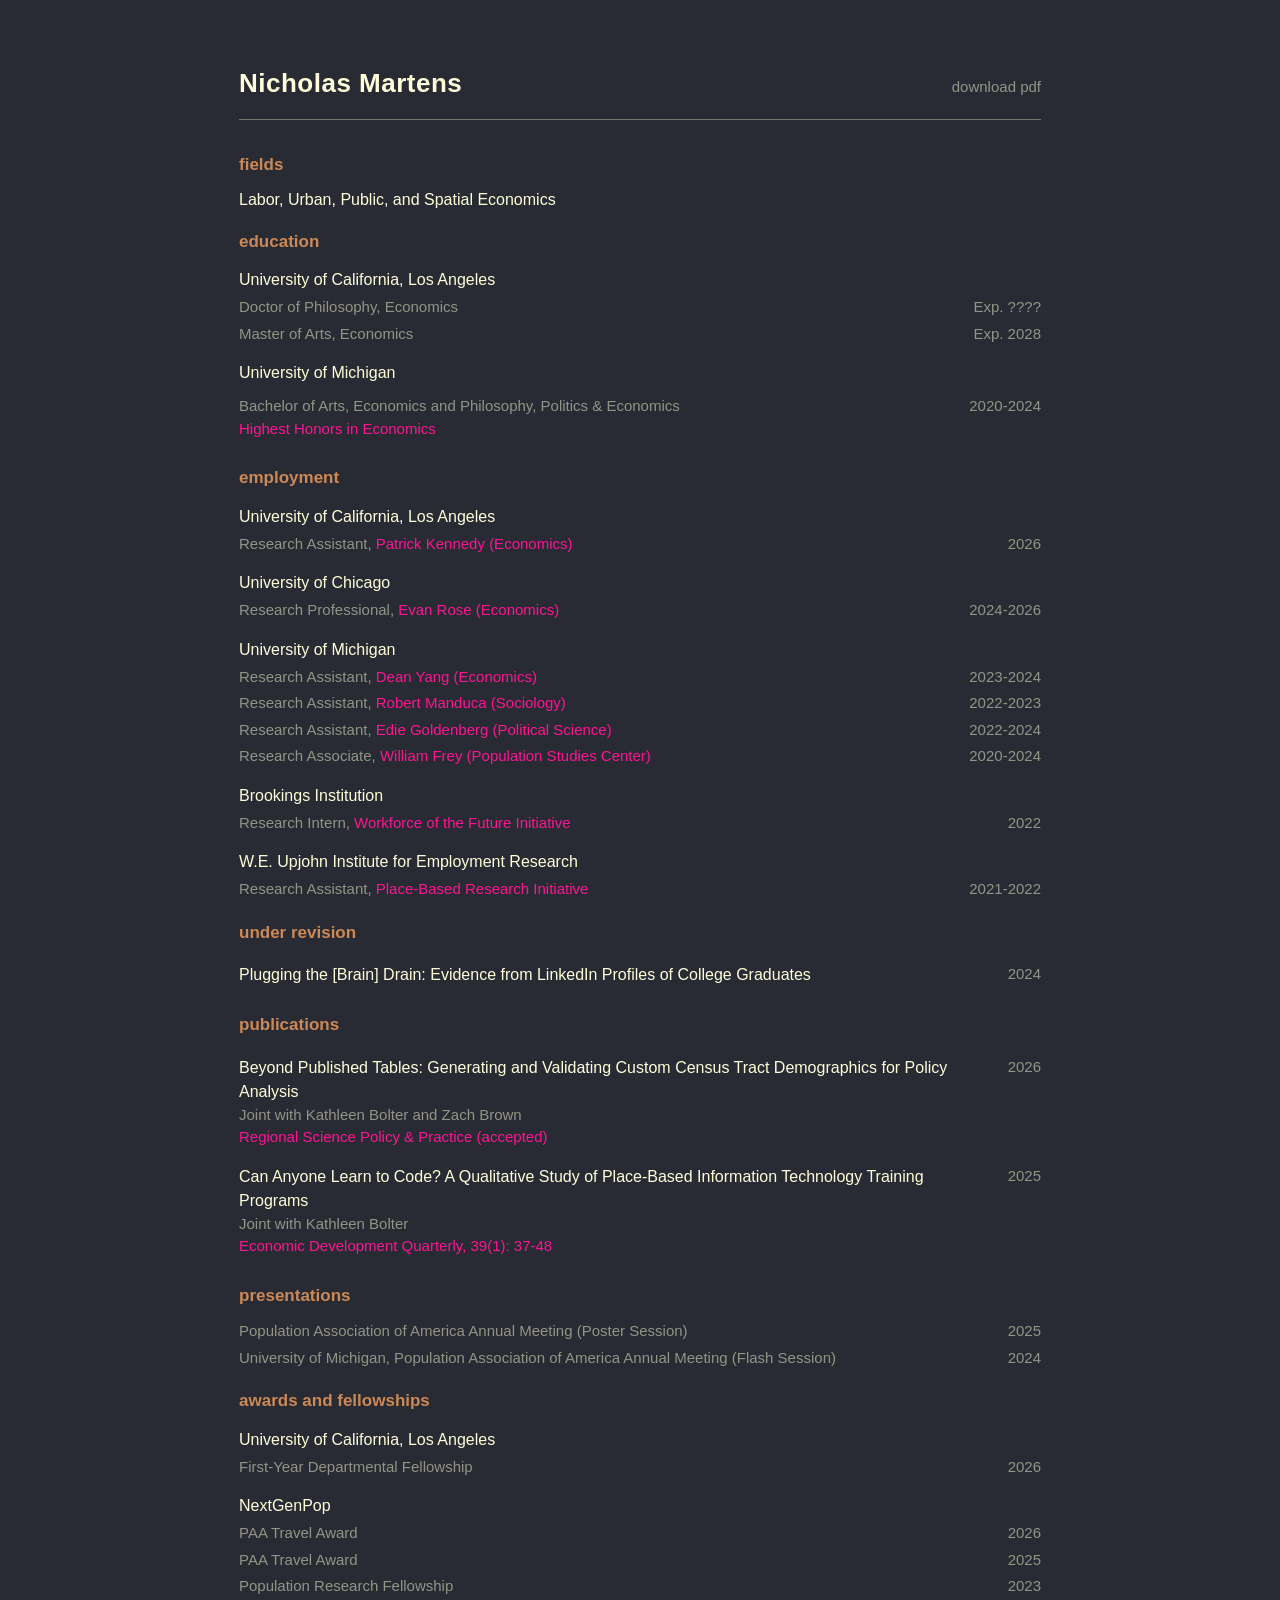
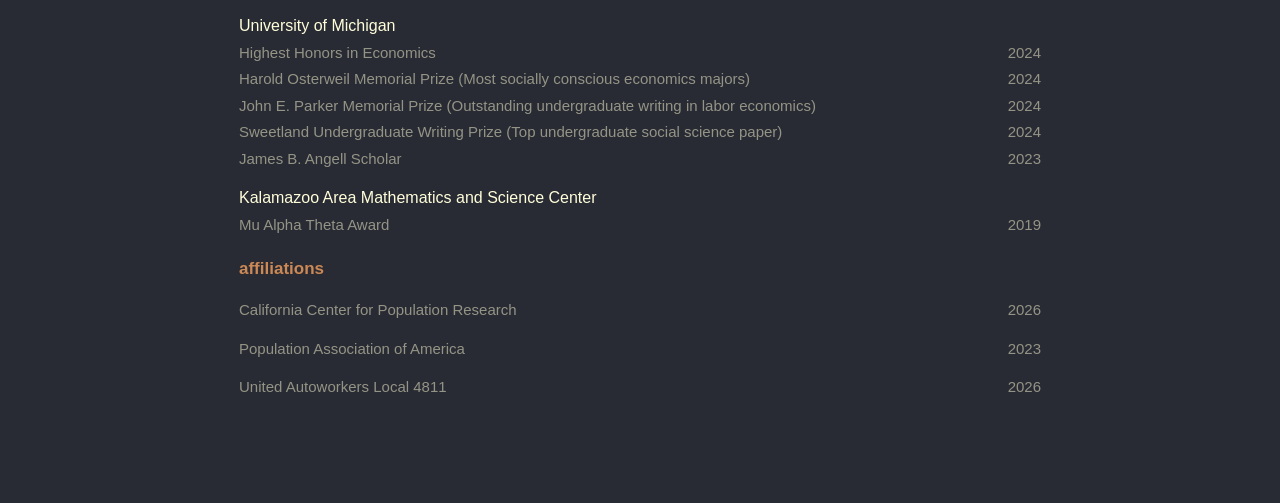
==== commit 99c6787a: "Built site for gh-pages" ====
--- a/cv.html
+++ b/cv.html
@@ -171,19 +171,14 @@
 </section>
 <section>
 <p class="section-label">
-working papers
+publications
 </p>
 <div class="entry-row">
 <div class="entry-left">
-<span class="entry-title">Beyond Published Tables: Generating and Validating Custom Census Tract Demographics for Policy Analysis</span><span class="entry-subtitle">Joint with Kathleen Bolter and Zach Brown</span>
+<span class="entry-title">Beyond Published Tables: Generating and Validating Custom Census Tract Demographics for Policy Analysis</span><span class="entry-subtitle">Joint with Kathleen Bolter and Zach Brown</span><span class="entry-subtitle accent-link">Regional Science Policy &amp; Practice (accepted)</span>
 </div>
 <span class="entry-date">2026</span>
 </div>
-</section>
-<section>
-<p class="section-label">
-publications
-</p>
 <div class="entry-row">
 <div class="entry-left">
 <a class="entry-title" href="https://doi.org/10.1177/08912424241276845">Can Anyone Learn to Code? A Qualitative Study of Place-Based Information Technology Training Programs</a><span class="entry-subtitle">Joint with Kathleen Bolter</span><span class="entry-subtitle accent-link">Economic Development Quarterly, 39(1): 37-48</span>
--- a/styles.css
+++ b/styles.css
@@ -159,10 +159,4 @@
   .site-name {
     font-size: 20px;
   }
-  .entry-row {
-    flex-direction: column;
-  }
-  .entry-date {
-    margin-top: 2px;
-  }
 }
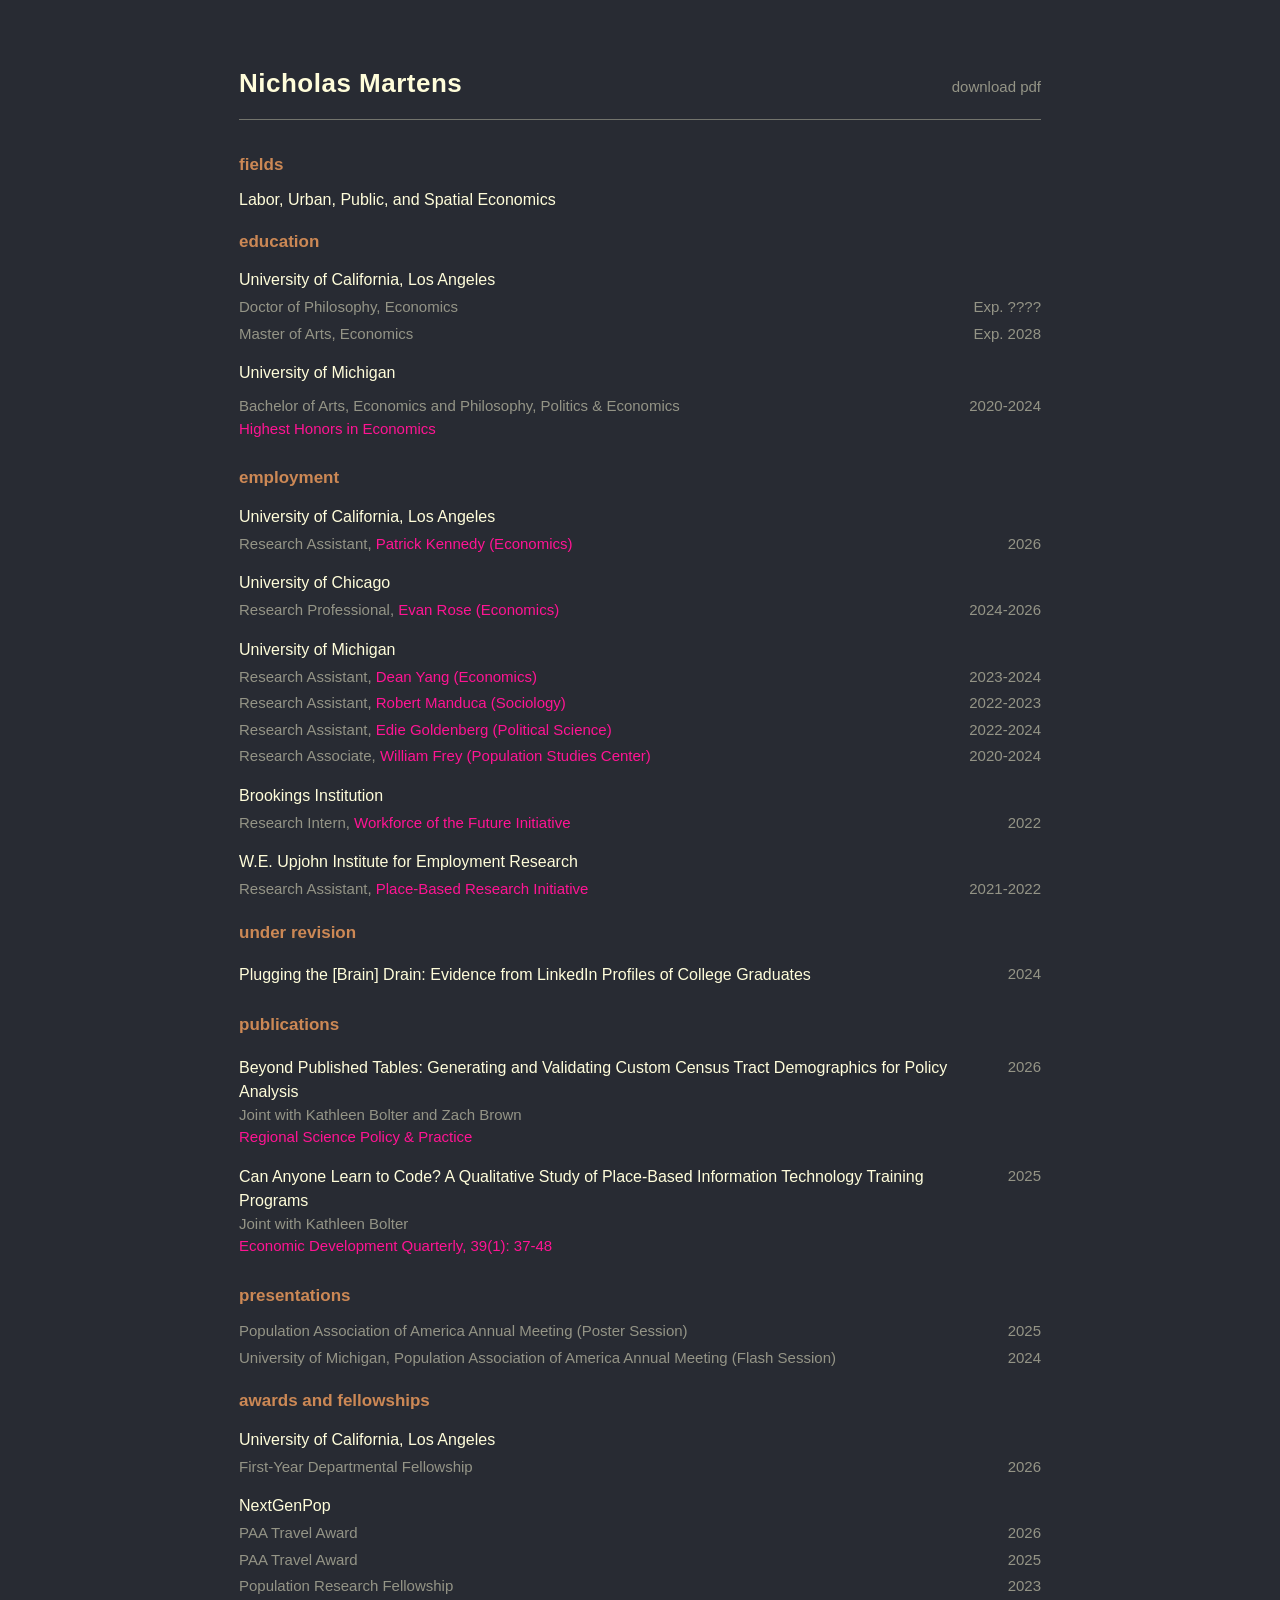
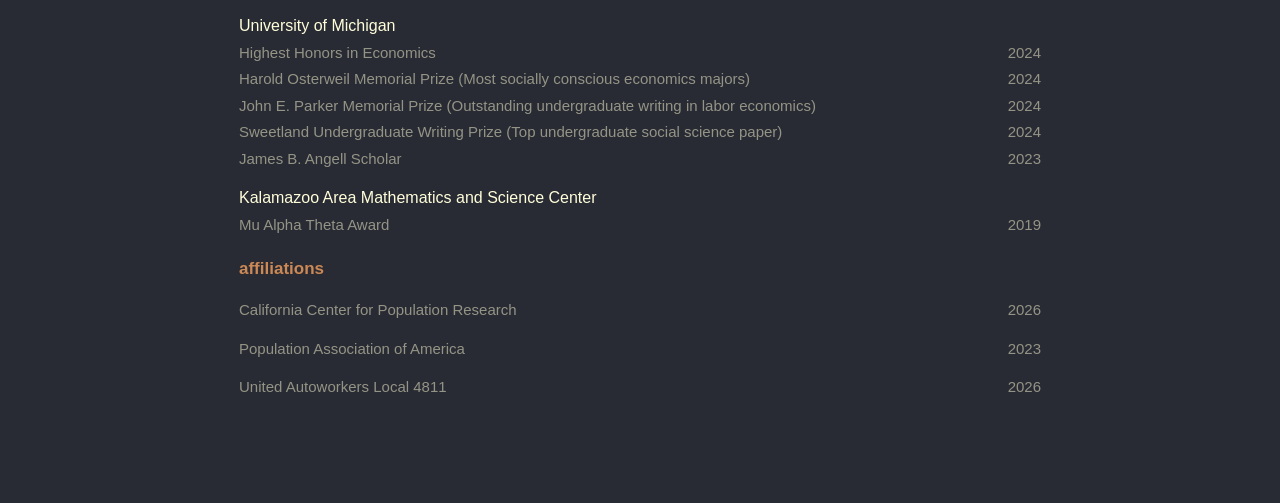
==== commit ea31ee9d: "Built site for gh-pages" ====
--- a/cv.html
+++ b/cv.html
@@ -175,7 +175,7 @@
 </p>
 <div class="entry-row">
 <div class="entry-left">
-<span class="entry-title">Beyond Published Tables: Generating and Validating Custom Census Tract Demographics for Policy Analysis</span><span class="entry-subtitle">Joint with Kathleen Bolter and Zach Brown</span><span class="entry-subtitle accent-link">Regional Science Policy &amp; Practice (accepted)</span>
+<a class="entry-title" href="https://doi.org/10.1016/j.rspp.2026.100361">Beyond Published Tables: Generating and Validating Custom Census Tract Demographics for Policy Analysis</a><span class="entry-subtitle">Joint with Kathleen Bolter and Zach Brown</span><span class="entry-subtitle accent-link">Regional Science Policy &amp; Practice</span>
 </div>
 <span class="entry-date">2026</span>
 </div>
